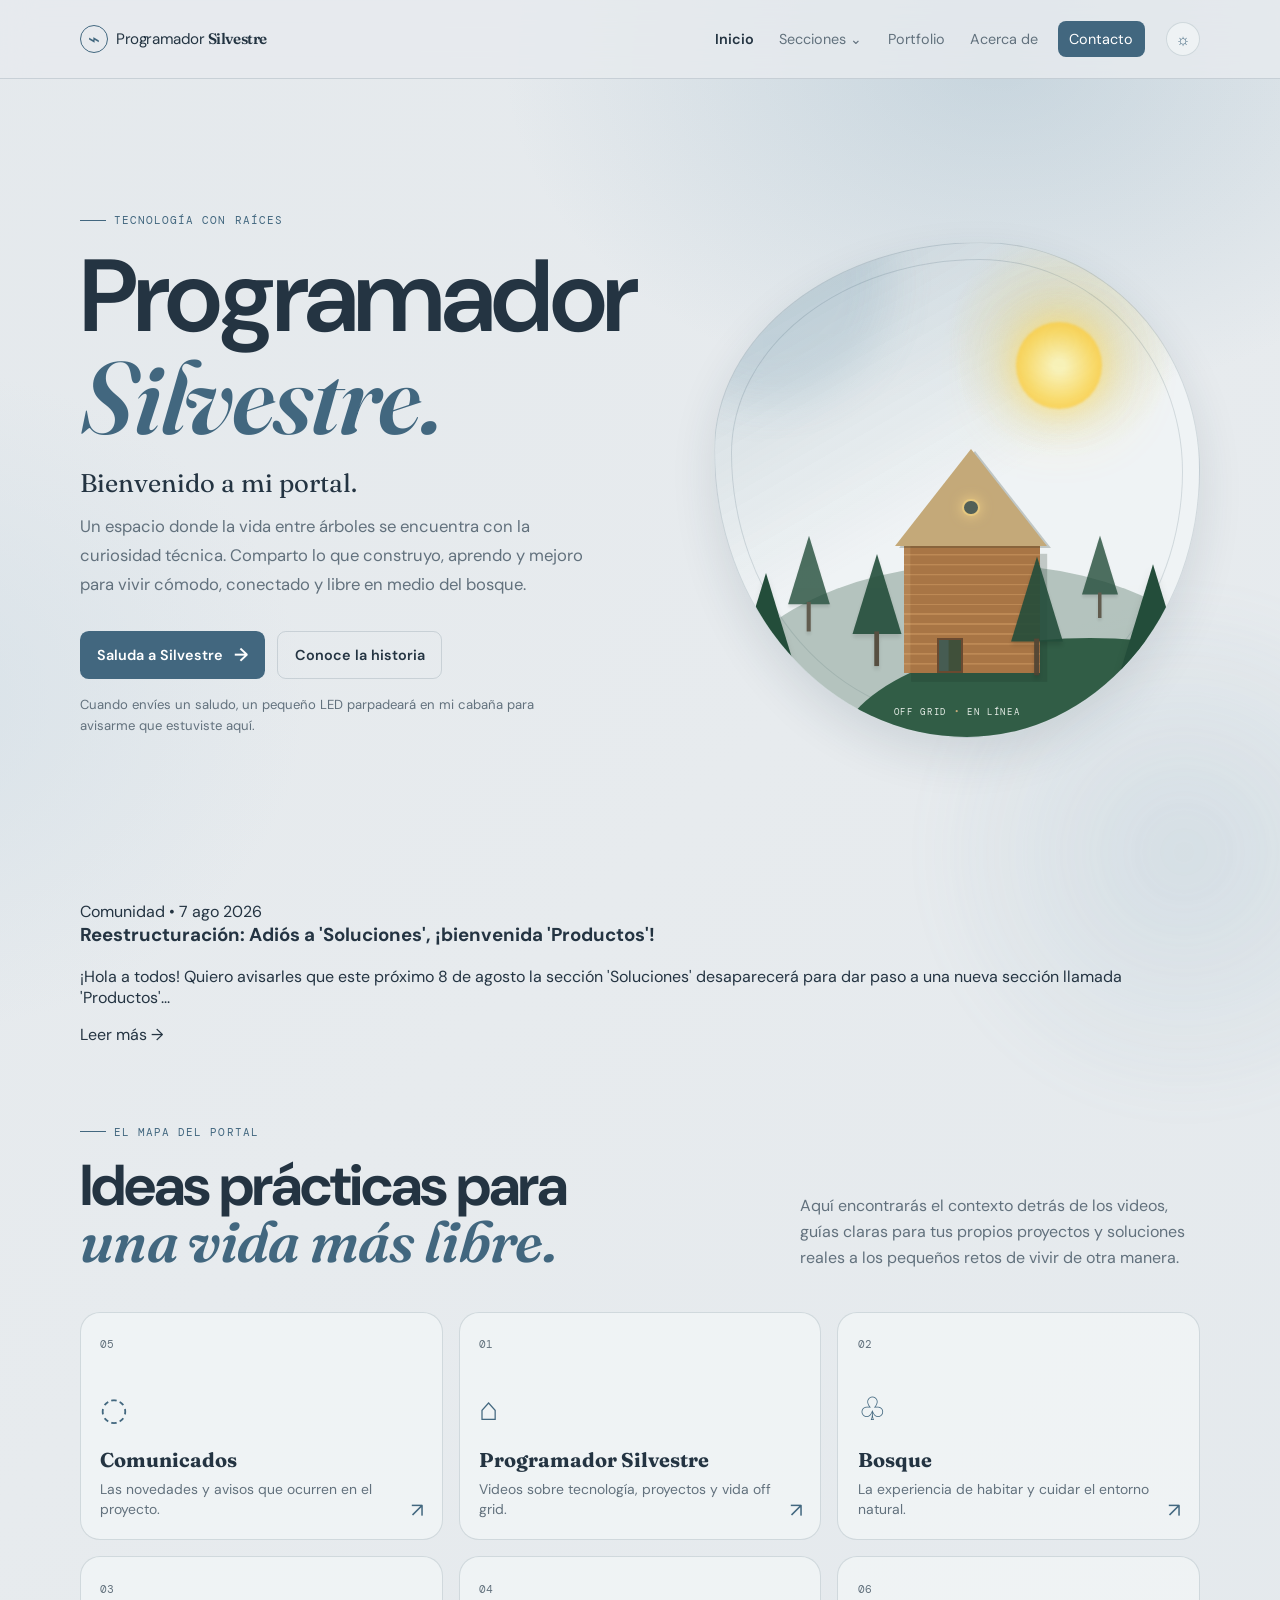
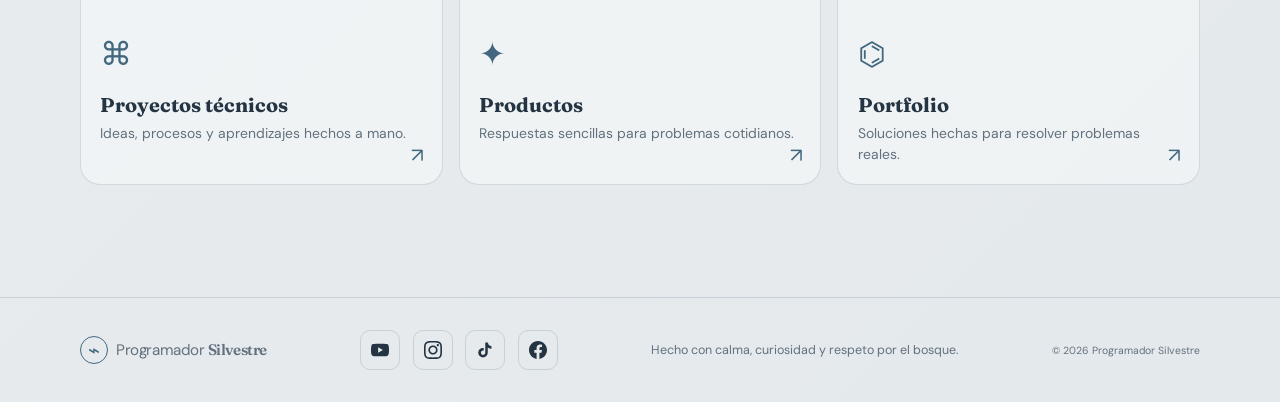
==== index.html @ 8e462520 "Update print statement from 'Hello' to 'Goodbye'" ====
<!doctype html>
<html lang="es">


<head>
    <!-- Google tag (gtag.js) -->
    <script async src="https://www.googletagmanager.com/gtag/js?id=G-YS5N51PFX5"></script>
    <script>
        window.dataLayer = window.dataLayer || [];

        function gtag() {
            dataLayer.push(arguments);
        }
        gtag('js', new Date());

        gtag('config', 'G-YS5N51PFX5');
    </script>
    <meta charset="UTF-8" />
    <meta name="viewport" content="width=device-width, initial-scale=1.0" />
    <meta name="description" content="Programador Silvestre: tecnología, vida off grid y soluciones para vivir en el bosque." />
    <title>Programador Silvestre | Portal off grid</title>
    <link rel="preconnect" href="https://fonts.googleapis.com" />
    <link rel="preconnect" href="https://fonts.gstatic.com" crossorigin />
    <link href="https://fonts.googleapis.com/css2?family=DM+Mono:wght@400;500&family=DM+Sans:opsz,wght@9..40,400;9..40,500;9..40,600;9..40,700&family=Fraunces:opsz,wght@9..144,600;9..144,700&display=swap" rel="stylesheet" />
    <link rel="stylesheet" href="css/styles.css" />

</head>

<body>
    <a class="skip-link" href="#main-content">Saltar al contenido</a>
    <header class="site-header">
        <nav class="nav container" aria-label="Navegación principal">
            <a class="brand" href="#inicio" data-view="inicio" aria-label="Programador Silvestre, inicio">
                <span class="brand-mark" aria-hidden="true">⌁</span>
                <span>Programador <strong>Silvestre</strong></span>
            </a>
            <button class="nav-toggle" type="button" aria-expanded="false" aria-controls="primary-menu">
        <span class="sr-only">Abrir menú</span><span></span><span></span><span></span>
      </button>
            <div class="nav-panel" id="primary-menu">
                <ul class="nav-links">
                    <li><a class="nav-link active" href="#inicio" data-view="inicio">Inicio</a></li>
                    <li class="nav-dropdown">
                        <button class="nav-link dropdown-trigger" type="button" aria-expanded="false">Secciones <span
                aria-hidden="true">⌄</span></button>
                        <ul class="dropdown-menu">
                            <li><a href="#comunicados" data-view="comunicados">Comunicados</a></li>
                            <li><a href="#programador" data-view="programador">Programador Silvestre</a></li>
                            <li><a href="#bosque" data-view="bosque">Bosque</a></li>
                            <li><a href="#proyectos" data-view="proyectos">Proyectos técnicos</a></li>
                            <li><a href="#productos" data-view="productos">Productos</a></li>

                        </ul>
                    </li>
                    <li><a class="nav-link" href="#desarrollo" data-view="desarrollo">Portfolio</a></li>
                    <li><a class="nav-link" href="#acerca" data-view="acerca">Acerca de</a></li>
                    <li><a class="nav-link nav-link--contact" href="#contacto" data-view="contacto">Contacto</a></li>
                </ul>
                <button class="theme-toggle" type="button" aria-label="Cambiar a tema oscuro" title="Cambiar tema"><span
            aria-hidden="true">☼</span></button>
            </div>
        </nav>
    </header>

    <main id="main-content" class="main-container">
        <section id="inicio" class="view view--active" data-page="inicio">
            <div class="hero container">
                <div class="hero-copy">
                    <p class="eyebrow"><span></span> Tecnología con raíces</p>
                    <h1>Programador<br /><em>Silvestre.</em></h1>
                    <p class="hero-welcome">Bienvenido a mi portal.</p>
                    <p class="hero-text">Un espacio donde la vida entre árboles se encuentra con la curiosidad técnica. Comparto lo que construyo, aprendo y mejoro para vivir cómodo, conectado y libre en medio del bosque.</p>
                    <div class="hero-actions"><button id="salute-button" class="button button--primary salute-button" type="button" aria-describedby="salute-description salute-status">Saluda a Silvestre
              <span>→</span></button>
                        <!--
              portal <span>→</span></a><a class="button button--ghost" href="#acerca" data-view="acerca">Conoce la
              --><a class="button button--ghost" href="#acerca" data-view="acerca">Conoce la historia</a>
                    </div>
                    <div class="salute-message">
                        <p id="salute-description">Cuando envíes un saludo, un pequeño LED parpadeará en mi cabaña para avisarme que estuviste aquí.</p>
                        <p id="salute-status" class="salute-status" role="status" aria-live="polite"></p>
                    </div>
                </div>
                <div class="hero-art" aria-label="Ilustración de un bosque tecnológico">
                    <div class="sun"></div>
                    <div class="hill hill--back"></div>
                    <div class="hill hill--front"></div>
                    <div class="tree tree--one"></div>
                    <div class="tree tree--two"></div>
                    <div class="tree tree--three"></div>
                    <div class="tree tree--four"></div>
                    <div class="tree tree--five"></div>
                    <div class="tree tree--six"></div>
                    <div class="cabin">
                        <div class="cabin-loft"></div><span class="cabin-door"></span><span class="cabin-window"></span><span class="cabin-porch"></span>
                    </div>
                    <!-- <div class="signal"><i></i><i></i><i></i></div> -->
                    <p>OFF GRID <span>•</span> EN LÍNEA</p>
                </div>
            </div>


            <div class="container">
                <div class="last-news">
                    <div class="notice-badge">Comunidad • 7 ago 2026</div>
                    <h3 class="notice-title">Reestructuración: Adiós a 'Soluciones', ¡bienvenida 'Productos'!</h3>
                    <p class="notice-excerpt">¡Hola a todos! Quiero avisarles que este próximo 8 de agosto la sección 'Soluciones' desaparecerá para dar paso a una nueva sección llamada 'Productos'...</p>
                    <a href="#comunicados" class="notices-view">Leer más →</a>
                </div>
            </div>


            <section class="intro-section container">
                <p class="eyebrow"><span></span> El mapa del portal</p>
                <div class="section-heading">
                    <h2>Ideas prácticas para<br /><em>una vida más libre.</em></h2>
                    <p>Aquí encontrarás el contexto detrás de los videos, guías claras para tus propios proyectos y soluciones reales a los pequeños retos de vivir de otra manera.</p>
                </div>
                <div class="topic-grid">
                    <a class="topic-card" href="#comunicados" data-view="comunicados"><span class="topic-number">05</span><span
              class="topic-icon">◌</span>
            <h3>Comunicados</h3>
            <p>Las novedades y avisos que ocurren en el proyecto.</p><span class="card-arrow">↗</span>
          </a>
                    <a class="topic-card" href="#programador" data-view="programador"><span class="topic-number">01</span><span
              class="topic-icon">⌂</span>
            <h3>Programador Silvestre</h3>
            <p>Videos sobre tecnología, proyectos y vida off grid.</p><span class="card-arrow">↗</span>
          </a>
                    <a class="topic-card" href="#bosque" data-view="bosque"><span class="topic-number">02</span><span
              class="topic-icon">♧</span>
            <h3>Bosque</h3>
            <p>La experiencia de habitar y cuidar el entorno natural.</p><span class="card-arrow">↗</span>
          </a>
                    <a class="topic-card" href="#proyectos" data-view="proyectos"><span class="topic-number">03</span><span
              class="topic-icon">⌘</span>
            <h3>Proyectos técnicos</h3>
            <p>Ideas, procesos y aprendizajes hechos a mano.</p><span class="card-arrow">↗</span>
          </a>
                    <a class="topic-card" href="#productos" data-view="productos"><span class="topic-number">04</span><span
              class="topic-icon">✦</span>
            <h3>Productos</h3>
            <p>Respuestas sencillas para problemas cotidianos.</p><span class="card-arrow">↗</span>
          </a>

                    <a class="topic-card" href="#desarrollo" data-view="desarrollo"><span class="topic-number">06</span><span
              class="topic-icon">⌬</span>
            <h3>Portfolio</h3>
            <p>Soluciones hechas para resolver problemas reales.</p><span class="card-arrow">↗</span>
          </a>
                </div>
            </section>
        </section>

        <section id="programador" class="view video-view" data-page="programador">
            <div class="container video-hero">
                <div>
                    <p class="eyebrow"><span></span> Canal de YouTube</p>
                    <h1>Programador<br /><em>Silvestre.</em></h1>
                </div>
                <div>
                    <p>Proyectos, automatización, tecnología útil y el proceso de construir una vida conectada entre los árboles. Acompáñame en el canal para ver cada idea en acción.</p>
                    <a class="button button--primary" href="https://www.youtube.com/@ProgramadorSilvestre" target="_blank" rel="noreferrer">Visitar el canal <span>↗</span></a>
                </div>
            </div>
            <div class="container video-section" data-programador-videos aria-live="polite">
                <p class="feed-status">Cargando videos…</p>
            </div>
        </section>
        <section id="bosque" class="view video-view" data-page="bosque">
            <div class="container video-hero">
                <div>
                    <p class="eyebrow"><span></span> Canal de YouTube</p>
                    <h1>Sonidos del<br /><em>Bosque.</em></h1>
                </div>
                <div>
                    <p>¿Quieres dormir, trabajar o descansar a gusto? Te invito a relajarte con los sonidos y paisajes del entorno donde vivo. Una ventana tranquila al bosque, estés donde estés.</p>
                    <a class="button button--primary" href="https://www.youtube.com/@BosqueSilvestre" target="_blank" rel="noreferrer">Visitar el canal <span>↗</span></a>
                </div>
            </div>
            <div class="container video-section" data-bosque-videos aria-live="polite">
                <p class="feed-status">Cargando videos del bosque…</p>
            </div>
        </section>
        <section id="proyectos" class="view development-view" data-page="proyectos">
            <div class="container development-hero">
                <div class="development-hero__copy">
                    <p class="eyebrow"><span></span> Bitácora del bosque</p>
                    <h1>Proyectos<br /><em>técnicos.</em></h1>
                    <p>Cada proyecto nace de una necesidad real de la cabaña: saludar, avisar, medir o automatizar. Aquí documento el proceso completo, desde la primera idea hasta el sistema funcionando entre los árboles.</p>
                    <div class="hero-actions"><a class="button button--ghost" href="#bitacora-tecnica">Ver bitácora</a></div>
                </div>
                <div class="development-orbit" aria-hidden="true"><span class="orbit-node orbit-node--one">FIRMWARE</span><span class="orbit-node orbit-node--two">PROTOTIPOS</span><span class="orbit-node orbit-node--three">IOT</span><span class="orbit-node orbit-node--four">SOLAR</span><span class="orbit-node orbit-node--five">FIREBASE</span>
                    <div class="orbit-core"><i></i><i></i><i></i><b>BITÁCORA<br />TÉCNICA</b></div>
                </div>
            </div>
            <div id="bitacora-tecnica" class="container notice-feed" data-tech-projects aria-live="polite">
                <p class="feed-status">Cargando proyectos técnicos…</p>
            </div>
        </section>
        <section id="productos" class="view development-view" data-page="productos">
            <div class="container development-hero">
                <div class="development-hero__copy">
                    <p class="eyebrow"><span></span> Vivir cómodo en el bosque</p>
                    <h1>Productos<br /><em>prácticos.</em></h1>
                    <p>Vivir en un entorno aislado implica resolver muchos retos tecnicos para poder vivir con las comodidaes deseadas. En esta sección mostrare algunos productos que me facilitan la vida aqui en el bosque.
                    </p>
                    <div class="hero-actions"><a class="button button--ghost" href="#bitacora-productos">Ver productos</a></div>
                </div>
                <div class="development-orbit" aria-hidden="true"><span class="orbit-node orbit-node--one">AGUA</span><span class="orbit-node orbit-node--two">ENERGÍA</span><span class="orbit-node orbit-node--three">CONECTIVIDAD</span><span class="orbit-node orbit-node--four">SEGURIDAD</span><span class="orbit-node orbit-node--five">CLIMA</span>
                    <div class="orbit-core"><i></i><i></i><i></i><b>VIDA<br />OFF GRID</b></div>
                </div>
            </div>
            <div id="bitacora-productos" class="container notice-feed" data-tech-products aria-live="polite">
                <p class="feed-status">Cargando productos…</p>
            </div>
        </section>
        <section id="topic" class="view topic-view" data-page="topic" aria-live="polite">
            <div class="container topic-view__inner">
                <a class="button button--ghost topic-back" href="#inicio" data-topic-back>← Volver</a>
                <p class="feed-status">Cargando artículo…</p>
            </div>
        </section>
        <section id="comunicados" class="view notices-view" data-page="comunicados">
            <div class="container notices-header">
                <div>
                    <p class="eyebrow"><span></span> Novedades del bosque</p>
                    <h1>Comunicados.</h1>
                </div>
                <p>Aquí encontrarás los últimos comunicados sobre lo que sucede en el proyecto: nuevos videos, avances, retos y avisos importantes compartidos directamente desde el bosque.</p>
            </div>
            <div class="container notice-feed" data-notice-feed aria-live="polite">
                <p class="feed-status">Cargando comunicados desde el bosque…</p>
            </div>
        </section>
        <section id="desarrollo" class="view development-view" data-page="desarrollo">
            <div class="container development-hero">
                <div class="development-hero__copy">
                    <p class="eyebrow"><span></span> Desarrollo a medida</p>
                    <h1>Tu idea, en<br /><em>todas las pantallas.</em></h1>
                    <p>Desde una app móvil hasta el firmware de un equipo conectado: desarrollo soluciones completas para convertir una necesidad real en una herramienta lista para usar.</p>
                    <div class="hero-actions"><a class="button button--primary" href="mailto:programador.silvestre@gmail.com?subject=Consulta%20para%20una%20solución">Platiquemos de tu
              problema
              <span>→</span></a><a class="button button--ghost" href="#portafolio-desarrollo">Ver soluciones</a></div>
                </div>
                <div class="development-orbit" aria-hidden="true"><span class="orbit-node orbit-node--one">HARDWARE</span><span class="orbit-node orbit-node--two">SOFTWARE</span><span class="orbit-node orbit-node--three">IOT</span><span class="orbit-node orbit-node--four">CONTROL</span><span class="orbit-node orbit-node--five">MONITOREO</span>
                    <div class="orbit-core"><i></i><i></i><i></i><b>SOLUCIÓN<br />A MEDIDA</b></div>
                </div>
            </div>
            <section class="container dev-intro">
                <p class="eyebrow"><span></span> Primero entendemos el reto</p>
                <div>
                    <h2>Lo importante es que<br /><em>te funcione.</em></h2>
                    <p>No parto de una tecnología, sino de lo que necesitas resolver. Analizamos el proceso, definimos la solución y construimos una herramienta clara para usarla en el día a día.</p>
                </div>
            </section>
            <section class="container services-section">
                <div class="section-side-label">SOLUCIONES<br />QUE DESARROLLO</div>
                <div class="services-grid">
                    <article><span>01</span>
                        <h3>Apps Android e iOS</h3>
                        <p>Aplicaciones móviles claras y funcionales para Android y iPhone, diseñadas alrededor de las necesidades de tus usuarios y tu operación.</p>
                    </article>
                    <article><span>02</span>
                        <h3>Publicación y distribución</h3>
                        <p>Te acompaño para publicar tu app en Google Play y App Store, o preparo una distribución privada cuando no necesitas una tienda pública.</p>
                    </article>
                    <article><span>03</span>
                        <h3>Apps web y Windows</h3>
                        <p>Paneles web, herramientas de escritorio y sistemas internos para operar, consultar información y simplificar procesos desde cualquier equipo.</p>
                    </article>
                    <article><span>04</span>
                        <h3>Firmware C/C++</h3>
                        <p>Software confiable para dispositivos electrónicos, sensores, actuadores y productos que necesitan responder bien en el mundo real.</p>
                    </article>
                    <article><span>05</span>
                        <h3>Especialidad ESP32</h3>
                        <p>Desarrollo con ESP32, sus variantes y ESP8266 para conectar equipos por Wi‑Fi, automatizar tareas y llevar datos de un sensor hasta tu app.</p>
                    </article>
                    <article><span>06</span>
                        <h3>Soluciones integrales</h3>
                        <p>Cuando una app y un dispositivo necesitan trabajar juntos, construyo la conexión completa: hardware, firmware, plataforma y experiencia de uso.</p>
                    </article>
                </div>
            </section>
            <section id="portafolio-desarrollo" class="container portfolio-section">
                <div class="portfolio-header">
                    <div>
                        <p class="eyebrow"><span></span> Portfolio</p>
                        <h2>Soluciones que ya<br /><em>están en marcha.</em></h2>
                    </div>
                    <p>Ejemplos reales de sistemas creados para automatizar, controlar y conectar procesos.
                    </p>
                </div>
                <div class="project-grid" data-project-grid aria-live="polite">
                    <p class="feed-status">Cargando muestras de desarrollo…</p>
                </div>
            </section>
            <section class="container capabilities-section">
                <div>
                    <p class="eyebrow"><span></span> Un solo proyecto, varios frentes</p>
                    <h2>Del dispositivo<br />a la <em>aplicación.</em></h2>
                </div>
                <div class="technology-list"><span>Android</span><span>iOS</span><span>Google Play</span><span>App Store</span>
                    <span>Aplicaciones web</span><span>Windows</span><span>Firmware
            C/C++</span><span>ESP32</span><span>ESP8266</span>
                </div>
            </section>
            <section class="container development-cta">
                <div>
                    <p class="eyebrow"><span></span> Hablemos</p>
                    <h2>¿Qué problema<br />quieres <em>resolver?</em></h2>
                </div>
                <div>
                    <p>Platícame qué está pasando, qué te gustaría mejorar y cómo trabajas hoy. Revisamos tu caso y encontramos una solución confiable, sencilla de usar y pensada para tu realidad.</p><a class="button button--primary" href="mailto:programador.silvestre@gmail.com?subject=Consulta%20para%20una%20solución">programador.silvestre@gmail.com
            <span>→</span></a>
                </div>
            </section>
        </section>
        <section id="acerca" class="view about-view" data-page="acerca">
            <div class="container about-hero">
                <div>
                    <p class="eyebrow"><span></span> El origen</p>
                    <h1>De la ciudad<br />al <em>bosque.</em></h1>
                </div>
                <p class="about-lead">Soy Abel. Esta no es una historia de escapar del mundo: es la de aprender a habitarlo a mi manera, con las manos ocupadas, una conexión a internet y los pinos como vecinos.</p>
            </div>
            <div class="container journey-grid">
                <aside class="journey-aside">
                    <p>PROGRAMADOR<br />SILVESTRE</p><span>2025 — HOY</span>
                </aside>
                <div class="journey-content">
                    <article class="story-block"><span class="story-index">01</span>
                        <div>
                            <h2>Aprender a resolver lo cotidiano.</h2>
                            <p>La vida off grid pide atención a muchas cosas pequeñas: una conexión que falla, una tubería que necesita reparación, una herramienta que hay que adaptar o la energía que debe alcanzar para el día. Antes de llegar al bosque,
                                distintos trabajos me acercaron a ese tipo de soluciones: diseño, fotografía, construcción, electricidad, plomería, electrónica, programación e instalaciones.</p>
                            <p>Más que una colección de oficios, fueron aprendizajes útiles para depender menos de servicios externos y entender mejor cómo funciona el lugar que hoy llamo hogar.</p>
                        </div>
                    </article>
                    <article class="story-block">
                        <span class="story-index">02</span>
                        <div>
                            <h2>La ciudad dejó de sentirse como hogar.</h2>
                            <p>Durante años viví el ritmo de la ciudad como cualquier otra persona: tráfico, ruido constante, prisas y la sensación de que siempre había algo más por hacer. Poco a poco empecé a notar que ese estilo de vida me generaba más
                                estrés que satisfacción. Disfrutaba mi trabajo, pero cada vez valoraba más el silencio, la naturaleza y la idea de construir un espacio donde pudiera vivir con mayor tranquilidad.</p>


                            <p>No fue una decisión impulsiva ni un rechazo a la ciudad. Simplemente descubrí que quería una vida diferente: un lugar donde el tiempo se midiera más por los proyectos que construyo y menos por los embotellamientos, el ruido
                                de los vecinos o el ritmo acelerado de todos los días.</p>


                        </div>
                    </article>

                    <article class="story-block story-block--highlight"><span class="story-index">02</span>
                        <div>
                            <h2>La idea comenzó a tomar energía.</h2>
                            <p>Instalar sistemas solares fue el punto de inflexión. Ahí entendí que producir y cuidar la propia energía podía hacer viable otra forma de vivir. Más tarde, el trabajo como desarrollador de software desde casa sumó otra pieza
                                importante: la posibilidad de mantener el proyecto sin estar atado a una ciudad.</p>
                        </div>
                    </article>
                    <article class="story-block"><span class="story-index">03</span>
                        <div>
                            <h2>Una carpa, un terreno y una decisión.</h2>
                            <p>Iniciado el 2025 tomé un vuelo, busqué un terreno en las montañas y empecé mi proyecto. Las primeras noches dormí en una carpa, mientras levantaba una primera choza. Sin servicios y sin electricidad, construir la cabaña fue
                                un reto constante; en ocasiones, por no tener energía, tocó trabajar casi únicamente con herramientas manuales.
                            </p>
                            <p>Hubo problemas técnicos, cansancio y mucho por aprender, pero rendirme no era parte del plan. Poco a poco la cabaña se volvió hogar.</p>
                        </div>
                    </article>
                    <article class="story-block story-block--today"><span class="story-index">04</span>
                        <div>
                            <h2>Hoy, el bosque está conectado.</h2>
                            <p>Después llegaron los paneles solares y Starlink. Ahora puedo vivir con las comodidades que valoro de la ciudad, sin renunciar al silencio, la distancia ni a estar rodeado de naturaleza.</p>
                            <p>En <strong>Programador Silvestre</strong> comparto esta historia tal como sucede: los proyectos, las soluciones, los errores y los retos cotidianos de vivir off grid. Si te interesa construir algo parecido —o simplemente acompañar
                                el proceso—, te invito a verlo en YouTube.</p><a class="button button--primary" href="https://www.youtube.com/@ProgramadorSilvestre" target="_blank" rel="noreferrer">Visitar
                @ProgramadorSilvestre <span>↗</span></a>
                        </div>
                    </article>
                </div>
            </div>
        </section>
        <section id="contacto" class="view section-view" data-page="contacto">
            <div class="container contact-view">
                <div class="contact-view__intro">
                    <p class="eyebrow"><span></span> Hablemos</p>
                    <h1>Cuéntame tu<br /><em>idea.</em></h1>
                    <p>Si tienes un proyecto, un proceso que mejorar o simplemente una duda, escríbeme. Me interesa conocer el problema y encontrar contigo una solución clara y útil.</p>
                </div>
                <div class="contact-card">
                    <p class="contact-card__label">CORREO ELECTRÓNICO</p>
                    <a class="contact-card__email" href="mailto:programador.silvestre@gmail.com?subject=Consulta%20desde%20el%20portal">programador.silvestre@gmail.com</a>
                    <p>Cuéntame brevemente qué necesitas, cómo lo resuelves hoy y qué te gustaría lograr. Te responderé para platicar los siguientes pasos.</p>
                    <a class="button button--primary" href="mailto:programador.silvestre@gmail.com?subject=Consulta%20desde%20el%20portal">Escribir correo
            <span>→</span></a>
                </div>
                <div class="contact-view__note">
                    <span>01</span>
                    <p>Proyectos de software, apps, firmware, automatización y colaboraciones alrededor de la tecnología y la vida off grid.</p>
                </div>
            </div>
        </section>
    </main>
    <dialog class="image-lightbox" data-image-lightbox aria-label="Vista ampliada de imagen">
        <button class="image-lightbox__close" type="button" data-image-lightbox-close aria-label="Cerrar imagen">×</button>
        <img data-image-lightbox-image src="" alt="" />
        <p data-image-lightbox-caption></p>
    </dialog>
    <footer class="site-footer">

        <div class="container footer-inner"><a class="brand" href="#inicio" data-view="inicio"><span class="brand-mark"
          aria-hidden="true">⌁</span><span>Programador <strong>Silvestre</strong></span></a>
            <!-- Redes Sociales / Enlaces SVG -->
            <div class="social-links">
                <!-- YouTube -->
                <a href="https://www.youtube.com/@programadorsilvestre" target="_blank" class="social-card" title="YouTube">
                    <svg viewBox="0 0 24 24">
            <path
              d="M23.498 6.186a3.016 3.016 0 0 0-2.122-2.136C19.505 3.545 12 3.545 12 3.545s-7.505 0-9.377.505A3.017 3.017 0 0 0 .502 6.186C0 8.07 0 12 0 12s0 3.93.502 5.814a3.016 3.016 0 0 0 2.122 2.136c1.871.505 9.376.505 9.376.505s7.505 0 9.377-.505a3.015 3.015 0 0 0 2.122-2.136C24 15.93 24 12 24 12s0-3.93-.502-5.814zM9.545 15.568V8.432L15.818 12l-6.273 3.568z" />
          </svg>
                </a>

                <!-- Instagram -->
                <a href="https://www.instagram.com/ProgramadorSilvestre/" target="_blank" class="social-card" title="Instagram">
                    <svg viewBox="0 0 24 24">
            <path
              d="M12 2.163c3.204 0 3.584.012 4.85.07 3.252.148 4.771 1.691 4.919 4.919.058 1.265.069 1.645.069 4.849 0 3.205-.012 3.584-.069 4.849-.149 3.225-1.664 4.771-4.919 4.919-1.266.058-1.644.07-4.85.07-3.204 0-3.584-.012-4.849-.07-3.26-.149-4.771-1.699-4.919-4.92-.058-1.265-.07-1.644-.07-4.849 0-3.204.013-3.583.07-4.849.149-3.227 1.664-4.771 4.919-4.919 1.266-.057 1.645-.069 4.849-.069zm0-2.163c-3.259 0-3.667.014-4.947.072-4.358.2-6.78 2.618-6.98 6.98-.059 1.281-.073 1.689-.073 4.948 0 3.259.014 3.668.072 4.948.2 4.358 2.618 6.78 6.98 6.98 1.281.058 1.689.072 4.948.072 3.259 0 3.668-.014 4.948-.072 4.354-.2 6.782-2.618 6.979-6.98.059-1.28.073-1.689.073-4.948 0-3.259-.014-3.667-.072-4.947-.196-4.354-2.617-6.78-6.979-6.98-1.281-.059-1.69-.073-4.949-.073zm0 5.838c-3.403 0-6.162 2.759-6.162 6.162s2.759 6.163 6.162 6.163 6.162-2.759 6.162-6.163c0-3.403-2.759-6.162-6.162-6.162zm0 10.162c-2.209 0-4-1.79-4-4 0-2.209 1.791-4 4-4s4 1.791 4 4c0 2.21-1.791 4-4 4zm6.406-11.845c-.796 0-1.441.645-1.441 1.44s.645 1.44 1.441 1.44c.795 0 1.439-.645 1.439-1.44s-.644-1.44-1.439-1.44z" />
          </svg>
                </a>

                <!-- TikTok -->
                <a href="https://www.tiktok.com/@programador.silve" target="_blank" class="social-card" title="TikTok">
                    <svg viewBox="0 0 24 24">
            <path
              d="M19.59 6.69a4.83 4.83 0 0 1-3.77-4.25V2h-3.45v13.67a2.89 2.89 0 0 1-5.2 1.74 2.89 2.89 0 0 1 2.31-4.64c.29 0 .58.04.85.12V9.33a6.33 6.33 0 0 0-1-.08 6.34 6.34 0 1 0 6.34 6.34V8.71a8.23 8.23 0 0 0 4.92 1.6V6.86a4.85 4.85 0 0 1-1-.17z" />
          </svg>
                </a>

                <!-- Facebook -->
                <a href="https://www.facebook.com/people/Programador-Silvestre/61581705030547/" target="_blank" class="social-card" title="Facebook">
                    <svg viewBox="0 0 24 24">
            <path
              d="M24 12.073c0-6.627-5.373-12-12-12s-12 5.373-12 12c0 5.99 4.388 10.954 10.125 11.854v-8.385H7.078v-3.47h3.047V9.43c0-3.007 1.792-4.669 4.533-4.669 1.312 0 2.686.235 2.686.235v2.953H15.83c-1.491 0-1.956.925-1.956 1.874v2.25h3.328l-.532 3.47h-2.796v8.385C19.612 23.027 24 18.062 24 12.073z" />
          </svg>
                </a>
            </div>
            <p>Hecho con calma, curiosidad y respeto por el bosque.</p><small>© <span id="current-year"></span> Programador
        Silvestre</small>
        </div>
    </footer>
    <div id="salute-toast" class="salute-toast" role="status" aria-live="polite" aria-atomic="true"><strong>¡Silvestre
      respondió tu saludo!</strong><span>Gracias por visitar la página.</span></div>
    <script type="module" src="js/main.js"></script>
    <script type="module" src="js/saludos.js"></script>
    <script src="https://cdn.jsdelivr.net/npm/marked/marked.min.js"></script>
</body>

</html>
---- css/styles.css ----
:root {
  --bg: #e7ebee;
  --surface: rgba(247, 249, 250, 0.56);
  --surface-solid: rgba(235, 241, 245, 0.92);
  --surface-solid-2: rgba(220, 230, 237, 0.92);
  --text: #243442;
  --muted: #62717d;
  --accent: #42677f;
  --accent-dark: #2f5269;
  --line: rgba(47, 76, 96, 0.16);
  --glow: rgba(123, 161, 183, 0.29);
  --mist: rgba(210, 222, 230, 0.68);
  --shadow: 0 18px 45px rgba(37, 57, 72, 0.12);
  --nature: #38654d;
  --radius: 1.25rem;
  --container: min(1120px, calc(100% - 3rem));
  color-scheme: light;
}

[data-theme="dark"] {
  --bg: #121a22;
  --surface: rgba(27, 42, 53, 0.68);
  --surface-solid: #182631;
  --surface-solid-2: rgba(35, 54, 66, 0.94);
  --text: #e8eff3;
  --muted: #aab8c2;
  --accent: #8fb7cf;
  --accent-dark: #b7d3e1;
  --line: rgba(210, 227, 237, 0.14);
  --glow: rgba(74, 117, 145, 0.3);
  --mist: rgba(27, 46, 59, 0.45);
  --shadow: 0 18px 45px rgba(0, 0, 0, 0.24);
  --nature: #91bc97;
  color-scheme: dark;
}

* {
  box-sizing: border-box;
}

html {
  scroll-behavior: smooth;
}

body {
  position: relative;
  margin: 0;
  min-width: 320px;
  overflow-x: hidden;
  background:
    radial-gradient(
      ellipse 43rem 30rem at 78% 3%,
      var(--glow),
      transparent 72%
    ),
    radial-gradient(
      ellipse 34rem 28rem at -8% 35%,
      var(--mist),
      transparent 75%
    ),
    linear-gradient(
      135deg,
      color-mix(in srgb, var(--bg) 92%, #c9d4dc) 0%,
      var(--bg) 46%,
      color-mix(in srgb, var(--bg) 90%, #c8d7e1) 100%
    );
  color: var(--text);
  font-family: "DM Sans", sans-serif;
  transition:
    background 0.3s,
    color 0.3s;
}

body::before {
  content: "";
  position: fixed;
  z-index: -1;
  inset: auto -12rem -15rem auto;
  width: 36rem;
  height: 36rem;
  border-radius: 50%;
  background: radial-gradient(circle, var(--glow), transparent 66%);
  filter: blur(18px);
  opacity: 0.55;
  pointer-events: none;
}

a {
  color: inherit;
  text-decoration: none;
}

button {
  font: inherit;
  color: inherit;
}

.container {
  width: var(--container);
  margin-inline: auto;
}

.sr-only,
.skip-link {
  position: absolute;
  width: 1px;
  height: 1px;
  overflow: hidden;
  clip: rect(0, 0, 0, 0);
  white-space: nowrap;
}

.skip-link:focus {
  width: auto;
  height: auto;
  clip: auto;
  z-index: 20;
  padding: 0.75rem 1rem;
  background: var(--surface-solid);
}

.site-header {
  position: sticky;
  z-index: 10;
  top: 0;
  border-bottom: 1px solid var(--line);
  background: color-mix(in srgb, var(--bg) 82%, transparent);
  backdrop-filter: blur(16px);
}

.nav {
  min-height: 4.9rem;
  display: flex;
  align-items: center;
  justify-content: space-between;
  gap: 2rem;
}

.brand {
  display: inline-flex;
  align-items: center;
  gap: 0.52rem;
  font-size: 0.95rem;
  letter-spacing: -0.03em;
  white-space: nowrap;
}

.brand strong {
  font-family: Fraunces, serif;
  font-weight: 600;
}

.brand-mark {
  display: grid;
  place-items: center;
  width: 1.75rem;
  height: 1.75rem;
  border: 1px solid var(--accent);
  border-radius: 50%;
  color: var(--accent);
  font-size: 1.25rem;
  line-height: 1;
}

.nav-panel,
.nav-links {
  display: flex;
  align-items: center;
}

.nav-panel {
  gap: 1.3rem;
}

.nav-links {
  gap: 0.15rem;
  list-style: none;
  margin: 0;
  padding: 0;
}

.nav-link {
  display: inline-flex;
  align-items: center;
  gap: 0.25rem;
  border: 0;
  border-radius: 0.5rem;
  background: none;
  padding: 0.55rem 0.72rem;
  cursor: pointer;
  color: var(--muted);
  font-size: 0.9rem;
}

.nav-link:hover,
.nav-link.active {
  color: var(--text);
}

.nav-link.active {
  font-weight: 600;
}

.nav-link--contact {
  margin-left: 0.35rem;
  background: var(--accent);
  color: #fff;
}

[data-theme="dark"] .nav-link--contact {
  color: #102017;
}

.nav-dropdown {
  position: relative;
}

.dropdown-menu {
  position: absolute;
  top: calc(100% + 0.55rem);
  left: 0;
  min-width: 11.5rem;
  padding: 0.4rem;
  margin: 0;
  list-style: none;
  border: 1px solid var(--line);
  border-radius: 0.75rem;
  background: var(--surface-solid);
  box-shadow: var(--shadow);
  opacity: 0;
  visibility: hidden;
  transform: translateY(-0.3rem);
  transition: 0.2s;
}

.nav-dropdown:hover .dropdown-menu,
.nav-dropdown:focus-within .dropdown-menu {
  opacity: 1;
  visibility: visible;
  transform: none;
}

.dropdown-menu a {
  display: block;
  padding: 0.58rem 0.7rem;
  border-radius: 0.45rem;
  color: var(--muted);
  font-size: 0.9rem;
}

.dropdown-menu a:hover {
  color: var(--text);
  background: var(--surface);
}

.theme-toggle {
  display: grid;
  place-items: center;
  width: 2.15rem;
  height: 2.15rem;
  padding: 0;
  border: 1px solid var(--line);
  border-radius: 50%;
  background: var(--surface);
  cursor: pointer;
  color: var(--accent);
}

.nav-toggle {
  display: none;
}

.view {
  display: none;
}

.view--active {
  display: block;
  animation: appear 0.45s ease both;
}

.hero {
  display: grid;
  grid-template-columns: 1.08fr 0.92fr;
  align-items: center;
  min-height: calc(100svh - 4.9rem);
  gap: 4rem;
  padding-block: 4.75rem;
}

.eyebrow {
  display: flex;
  align-items: center;
  gap: 0.55rem;
  margin: 0 0 1.2rem;
  color: var(--accent);
  font-family: "DM Mono", monospace;
  font-size: 0.7rem;
  letter-spacing: 0.09em;
  text-transform: uppercase;
}

.eyebrow span {
  width: 1.6rem;
  height: 1px;
  background: currentColor;
}

h1,
h2,
h3,
p {
  margin-top: 0;
}

h1,
h2 {
  letter-spacing: -0.065em;
  line-height: 0.98;
}

h1 {
  margin-bottom: 1.15rem;
  font-size: clamp(3.7rem, 8vw, 6.6rem);
  font-weight: 600;
}

h1 em,
h2 em {
  color: var(--accent);
  font-family: Fraunces, serif;
  font-weight: 600;
}

.hero-welcome {
  margin-bottom: 0.8rem;
  font-family: Fraunces, serif;
  font-size: clamp(1.3rem, 2vw, 1.7rem);
}

.hero-text {
  max-width: 33rem;
  color: var(--muted);
  font-size: 1.04rem;
  line-height: 1.75;
}

.hero-actions {
  display: flex;
  flex-wrap: wrap;
  gap: 0.75rem;
  margin-top: 2rem;
}

.button {
  display: inline-flex;
  align-items: center;
  gap: 0.7rem;
  padding: 0.75rem 1.05rem;
  border-radius: 0.55rem;
  font-size: 0.9rem;
  font-weight: 600;
  transition:
    transform 0.2s,
    background 0.2s;
}

.button:hover {
  transform: translateY(-2px);
}

.button--primary {
  background: var(--accent);
  color: white;
}

[data-theme="dark"] .button--primary {
  color: #112017;
}

.button--primary span {
  font-size: 1.15rem;
}

.button--ghost {
  border: 1px solid var(--line);
  color: var(--text);
}

.hero-art {
  position: relative;
  isolation: isolate;
  height: clamp(24rem, 45vw, 31rem);
  overflow: hidden;
  border: 1px solid var(--line);
  border-radius: 55% 45% 48% 52% / 42% 46% 54% 58%;
  background:
    radial-gradient(
      circle at 72% 20%,
      color-mix(in srgb, #d6c98b 58%, transparent),
      transparent 22%
    ),
    linear-gradient(
      150deg,
      color-mix(in srgb, var(--accent) 22%, transparent),
      transparent 52%
    ),
    var(--surface);
  box-shadow: var(--shadow);
}

.hero-art::before {
  content: "";
  position: absolute;
  z-index: -1;
  width: 15rem;
  height: 15rem;
  top: -5rem;
  left: -4rem;
  border-radius: 50%;
  background: var(--glow);
  filter: blur(22px);
  opacity: 0.75;
}

.hero-art::after {
  content: "";
  position: absolute;
  inset: 1rem;
  z-index: -1;
  border: 1px solid var(--line);
  border-radius: inherit;
}

.sun {
  position: absolute;
  top: 16%;
  right: 20%;
  width: 5.4rem;
  aspect-ratio: 1;
  border-radius: 50%;
  background: #d6c98b;
  opacity: 0.75;
  filter: blur(1px);
  border-radius: 50%;
  background: radial-gradient(circle, #fff8b5 10%, #ffd84d 55%, #ffb600 100%);
  box-shadow:
    0 0 30px #ffe173,
    0 0 80px rgba(255, 220, 80, 0.55);
}

.hill {
  position: absolute;
  bottom: -28%;
  border-radius: 50% 50% 0 0;
  background: #638274;
}

.hill--back {
  left: -0%;
  width: 110%;
  height: 63%;
  opacity: 0.42;
}

.hill--front {
  right: -30%;
  width: 105%;
  height: 48%;
  background: #315d46;
}

.tree {
  position: absolute;
  bottom: 18%;
  width: 0;
  height: 0;
  border-left: 2.7rem solid transparent;
  border-right: 2.7rem solid transparent;
  border-bottom: 8rem solid #244d39;
  filter: drop-shadow(0 5px 3px rgba(0, 0, 0, 0.13));
}

.tree::after {
  content: "";
  position: absolute;
  top: 7.6rem;
  left: -0.22rem;
  height: 3rem;
  border-left: 0.45rem solid #294531;
}

.tree--one {
  left: 12%;
  transform: scale(0.8);
}

.tree--two {
  right: 12%;
  bottom: 12%;
  transform: scale(1.15);
}

.tree--three {
  left: 34%;
  bottom: 15%;
  transform: scale(0.55);
  opacity: 0.8;
}

.cabin {
  position: absolute;
  bottom: 18%;
  left: 42%;
  width: 6rem;
  height: 4.4rem;
  border-radius: 0.25rem;
  background: #c4a979;
  box-shadow: inset 0 -0.35rem #9c8058;
}

.cabin::before {
  content: "";
  position: absolute;
  left: -0.55rem;
  top: -2.2rem;
  border-left: 3.55rem solid transparent;
  border-right: 3.55rem solid transparent;
  border-bottom: 2.4rem solid #31503c;
}

.cabin span {
  position: absolute;
  bottom: 0;
  left: 2.1rem;
  width: 1.6rem;
  height: 2.2rem;
  background: #40503a;
}

.signal {
  position: absolute;
  top: 20%;
  right: 25%;
  width: 3rem;
  height: 3rem;
  border-radius: 50%;
  border: 1px solid var(--accent);
  opacity: 0.8;
}

.signal i {
  position: absolute;
  border: 1px solid var(--accent);
  border-radius: 50%;
  inset: -0.55rem;
}

.signal i:nth-child(2) {
  inset: -1.15rem;
}

.signal i:nth-child(3) {
  inset: -1.75rem;
}

.hero-art p {
  position: absolute;
  bottom: 1.2rem;
  left: 50%;
  transform: translateX(-50%);
  width: max-content;
  margin: 0;
  color: #e7eee8;
  font-family: "DM Mono", monospace;
  font-size: 0.58rem;
  letter-spacing: 0.18em;
}

.hero-art p span {
  color: #c4a979;
}

.intro-section {
  padding-block: 5rem 7rem;
}

.section-heading {
  display: flex;
  justify-content: space-between;
  align-items: end;
  gap: 2rem;
  margin-bottom: 2.5rem;
}

h2 {
  margin: 0;
  font-size: clamp(2.3rem, 4.5vw, 4rem);
}

.section-heading p {
  max-width: 25rem;
  margin: 0;
  color: var(--muted);
  line-height: 1.65;
}

.topic-grid {
  display: grid;
  grid-template-columns: repeat(4, 1fr);
  gap: 1rem;
}

.topic-card {
  position: relative;
  min-height: 15rem;
  padding: 1.2rem;
  overflow: hidden;
  border: 1px solid var(--line);
  border-radius: var(--radius);
  background: var(--surface);
  transition:
    transform 0.25s,
    background 0.25s;
}

.topic-card:hover {
  transform: translateY(-0.35rem);
  background: var(--surface-solid);
}

.topic-number {
  color: var(--muted);
  font-family: "DM Mono", monospace;
  font-size: 0.7rem;
}

.topic-icon {
  display: block;
  margin: 2.25rem 0 1.2rem;
  color: var(--accent);
  font-family: Fraunces, serif;
  font-size: 2rem;
}

.topic-card h3 {
  margin-bottom: 0.4rem;
  font-family: Fraunces, serif;
  font-size: 1.25rem;
}

.topic-card p {
  margin: 0;
  color: var(--muted);
  font-size: 0.87rem;
  line-height: 1.5;
}

.card-arrow {
  position: absolute;
  right: 1.1rem;
  bottom: 1rem;
  color: var(--accent);
  font-size: 1.25rem;
}

.section-view {
  min-height: calc(100svh - 4.9rem);
}

.section-placeholder {
  display: grid;
  align-content: center;
  min-height: calc(100svh - 4.9rem);
  padding-block: 5rem;
}

.section-placeholder h1 {
  margin-bottom: 1rem;
}

.section-placeholder > p:last-child {
  max-width: 34rem;
  color: var(--muted);
  font-size: 1.1rem;
  line-height: 1.7;
}

.contact-view {
  display: grid;
  grid-template-columns: minmax(0, 1fr) minmax(19rem, 0.8fr);
  gap: clamp(2rem, 7vw, 7rem);
  align-content: center;
  min-height: calc(100svh - 4.9rem);
  padding-block: clamp(4rem, 8vw, 7rem);
}

.contact-view__intro > p:last-child {
  max-width: 35rem;
  margin-bottom: 0;
  color: var(--muted);
  font-size: 1.1rem;
  line-height: 1.7;
}

.contact-card {
  padding: clamp(1.6rem, 4vw, 2.6rem);
  border: 1px solid var(--line);
  border-radius: var(--radius);
  background: var(--surface);
  box-shadow: var(--shadow);
}

.contact-card__label,
.contact-view__note span {
  color: var(--accent);
  font-family: "DM Mono", monospace;
  font-size: 0.7rem;
  letter-spacing: 0.1em;
}

.contact-card__email {
  display: block;
  margin: 0.8rem 0 1.35rem;
  color: var(--text);
  font-family: "Fraunces", serif;
  font-size: clamp(1.25rem, 2.3vw, 1.8rem);
  overflow-wrap: anywhere;
}

.contact-card > p:not(.contact-card__label) {
  color: var(--muted);
  line-height: 1.65;
}

.contact-view__note {
  grid-column: 1 / -1;
  display: flex;
  align-items: baseline;
  gap: 1rem;
  padding-top: 1.5rem;
  border-top: 1px solid var(--line);
}

.contact-view__note p { max-width: 42rem; margin: 0; color: var(--muted); line-height: 1.6; }

@media (max-width: 700px) {
  .contact-view { grid-template-columns: 1fr; }
}

.site-footer {
  border-top: 1px solid var(--line);
}

.footer-inner {
  display: flex;
  align-items: center;
  justify-content: space-between;
  gap: 1.5rem;
  padding-block: 2rem;
  color: var(--muted);
  font-size: 0.78rem;
}

.footer-inner p {
  margin: 0;
}

.footer-inner small {
  white-space: nowrap;
}

@keyframes appear {
  from {
    opacity: 0;
    transform: translateY(0.5rem);
  }
  to {
    opacity: 1;
    transform: none;
  }
}

@media (max-width: 780px) {
  :root {
    --container: min(100% - 2rem, 1120px);
  }
  .nav {
    min-height: 4.35rem;
  }
  .nav-toggle {
    display: flex;
    flex-direction: column;
    justify-content: center;
    gap: 0.25rem;
    width: 2.25rem;
    height: 2.25rem;
    padding: 0.45rem;
    border: 1px solid var(--line);
    border-radius: 0.45rem;
    background: var(--surface);
    cursor: pointer;
  }
  .nav-toggle span:not(.sr-only) {
    height: 1px;
    background: var(--text);
  }
  .nav-panel {
    display: none;
    position: absolute;
    top: calc(100% + 0.5rem);
    right: 1rem;
    left: 1rem;
    align-items: stretch;
    padding: 0.7rem;
    border: 1px solid var(--line);
    border-radius: var(--radius);
    background: var(--surface-solid);
    box-shadow: var(--shadow);
  }
  .nav-panel.is-open {
    display: flex;
  }
  .nav-links {
    flex-direction: column;
    align-items: stretch;
  }
  .nav-link {
    justify-content: space-between;
    width: 100%;
  }
  .nav-link--contact {
    margin: 0.35rem 0 0;
    justify-content: center;
  }
  .nav-dropdown {
    width: 100%;
  }
  .dropdown-menu {
    position: static;
    display: none;
    margin: 0.15rem 0 0;
    opacity: 1;
    visibility: visible;
    transform: none;
    box-shadow: none;
  }
  .nav-dropdown.is-open .dropdown-menu {
    display: block;
  }
  .theme-toggle {
    align-self: center;
  }
  .hero {
    grid-template-columns: 1fr;
    gap: 2.5rem;
    min-height: auto;
    padding-block: 4.4rem 3.5rem;
  }
  .hero-art {
    height: 22rem;
    max-width: 31rem;
    width: 100%;
    margin: auto;
  }
  .section-heading {
    display: block;
  }
  .section-heading p {
    margin-top: 1.2rem;
  }
  .topic-grid {
    grid-template-columns: repeat(2, 1fr);
  }
  .footer-inner {
    flex-wrap: wrap;
  }
  .footer-inner p {
    order: 3;
    width: 100%;
  }
}

@media (max-width: 430px) {
  h1 {
    font-size: 3.55rem;
  }
  .hero-art {
    height: 19rem;
  }
  .topic-grid {
    grid-template-columns: 1fr;
  }
  .topic-card {
    min-height: 12rem;
  }
  .topic-icon {
    margin: 1.3rem 0 0.7rem;
  }
  .footer-inner {
    align-items: flex-start;
    flex-direction: column;
    gap: 0.75rem;
  }
  .footer-inner p {
    order: initial;
  }
}

/* Cabaña A-frame inspirada en la construcción real, entre pinos. */

.hero-art .cabin {
  z-index: 2;
  bottom: 13%;
  left: 39%;
  width: 8.5rem;
  height: 8rem;
  border-radius: 0;
  background: repeating-linear-gradient(
    0deg,
    #a87545 0 0.5rem,
    #bd8955 0.55rem 0.62rem
  );
  box-shadow:
    inset 0.4rem 0 rgba(255, 229, 183, 0.12),
    0.45rem 0.55rem 0 rgba(31, 53, 39, 0.22);
}

.hero-art .cabin::before {
  left: -0.55rem;
  top: -6rem;
  border-left: 4.8rem solid transparent;
  border-right: 4.8rem solid transparent;
  border-bottom: 6.1rem solid #c4a979;
  filter: drop-shadow(0.25rem 0.15rem 0 rgba(25, 39, 34, 0.22));
}

.cabin-loft {
  position: absolute;
  z-index: 1;
  top: -2.9rem;
  left: 3.65rem;
  width: 1.1rem;
  height: 1.1rem;
  border: 2px solid #e6c77e;
  border-radius: 50%;
  background: #526057;
  box-shadow: 0 0 0.8rem rgba(255, 222, 139, 0.75);
}

.cabin-door {
  position: absolute;
  z-index: 1;
  bottom: 0;
  left: 1.3rem;
  width: 2rem;
  height: 3.9rem;
  background: #3a4036;
  box-shadow: inset 0.25rem 0 rgba(255, 255, 255, 0.08);
}

.cabin-window {
  position: absolute;
  z-index: 1;
  right: 1.2rem;
  bottom: 2.8rem;
  width: 1.4rem;
  height: 1.45rem;
  border: 2px solid #6a4a30;
  background: #b8cad0;
  box-shadow: inset 0.6rem 0 rgba(82, 118, 133, 0.32);
}

.hero-art .tree {
  z-index: 3;
  border-left-width: 2.25rem;
  border-right-width: 2.25rem;
  border-bottom-width: 7.4rem;
  border-bottom-color: #234d3a;
}

.hero-art .tree::after {
  top: 7.1rem;
  height: 3.2rem;
  border-left-color: #4d4333;
}

.hero-art .tree--one {
  left: 3%;
  bottom: 8%;
  transform: scale(1.12);
}

.hero-art .tree--two {
  right: 2%;
  bottom: 7%;
  transform: scale(1.35);
}

.hero-art .tree--three {
  left: 26%;
  bottom: 17%;
  transform: scale(0.68);
  opacity: 0.9;
}

.hero-art .tree--four {
  right: 26%;
  bottom: 16%;
  transform: scale(0.72);
  opacity: 0.9;
}

.hero-art .tree--five {
  left: 12%;
  bottom: 22%;
  transform: scale(0.58);
  opacity: 0.8;
}

.hero-art .tree--six {
  right: 13%;
  bottom: 23%;
  transform: scale(0.5);
  opacity: 0.8;
}

.about-view {
  padding-block: 5.5rem 7rem;
}

.about-hero {
  display: grid;
  grid-template-columns: 1.05fr 0.75fr;
  align-items: end;
  gap: 3rem;
  padding-bottom: 5rem;
  border-bottom: 1px solid var(--line);
}

.about-hero h1 {
  margin-bottom: 0;
}

.about-lead {
  max-width: 31rem;
  margin: 0;
  color: var(--muted);
  font-family: Fraunces, serif;
  font-size: clamp(1.15rem, 2vw, 1.5rem);
  line-height: 1.55;
}

.journey-grid {
  display: grid;
  grid-template-columns: 14rem 1fr;
  gap: clamp(2rem, 8vw, 8rem);
  padding-top: 4rem;
}

.journey-aside {
  padding-top: 0.6rem;
  color: var(--accent);
  font-family: "DM Mono", monospace;
  font-size: 0.67rem;
  letter-spacing: 0.12em;
  line-height: 1.7;
}

.journey-aside p {
  margin-bottom: 1.2rem;
}

.journey-aside span {
  color: var(--muted);
}

.journey-content {
  max-width: 42rem;
}

.story-block {
  display: grid;
  grid-template-columns: 2.3rem 1fr;
  gap: 1.1rem;
  padding-block: 0 3.5rem;
}

.story-index {
  padding-top: 0.5rem;
  color: var(--accent);
  font-family: "DM Mono", monospace;
  font-size: 0.7rem;
}

.story-block h2 {
  margin-bottom: 1rem;
  font-size: clamp(1.85rem, 3.2vw, 2.7rem);
}

.story-block p {
  color: var(--muted);
  font-size: 1rem;
  line-height: 1.75;
}

.story-block p + p {
  margin-top: 1.1rem;
}

.story-block--highlight {
  margin: 0 -1.5rem 3.5rem;
  padding: 2.5rem 1.5rem 2.5rem;
  border: 1px solid var(--line);
  border-radius: var(--radius);
  background: linear-gradient(
    125deg,
    color-mix(in srgb, var(--glow) 44%, transparent),
    var(--surface)
  );
  box-shadow: var(--shadow);
}

.story-block--today {
  padding-bottom: 0;
}

.story-block--today h2 {
  color: var(--nature);
}

.story-block .button {
  margin-top: 0.6rem;
}

@media (max-width: 780px) {
  .about-view {
    padding-block: 4rem;
  }
  .about-hero {
    grid-template-columns: 1fr;
    gap: 1.5rem;
    padding-bottom: 3.5rem;
  }
  .journey-grid {
    grid-template-columns: 1fr;
    gap: 1rem;
    padding-top: 2.7rem;
  }
  .journey-aside {
    display: flex;
    align-items: center;
    gap: 1rem;
    padding: 0;
  }
  .journey-aside p {
    margin: 0;
  }
  .story-block--highlight {
    margin-inline: -0.7rem;
    padding: 1.5rem 0.7rem;
  }
}

.notices-view {
  padding-block: 5.5rem 7rem;
}

.notices-header {
  display: flex;
  align-items: end;
  justify-content: space-between;
  gap: 2rem;
  padding-bottom: 3.5rem;
  border-bottom: 1px solid var(--line);
}

.notices-header h1 {
  margin: 0;
}

.notices-header > p {
  max-width: 24rem;
  margin: 0;
  color: var(--muted);
  line-height: 1.65;
}

.notice-feed {
  max-width: 60rem;
  margin-inline: auto;
  padding-top: 3.25rem;
}

.notice-card {
  position: relative;
  padding: 0 0 3rem 2rem;
  border-left: 1px solid var(--line);
}

.notice-card::before {
  content: "";
  position: absolute;
  top: 0.42rem;
  left: -0.35rem;
  width: 0.63rem;
  height: 0.63rem;
  border: 2px solid var(--bg);
  border-radius: 50%;
  background: var(--accent);
}

.notice-card + .notice-card {
  padding-top: 1rem;
}

.notice-card h2 {
  margin: 1rem 0 0.85rem;
  font-family: Fraunces, serif;
  font-size: clamp(1.55rem, 3vw, 2.2rem);
  letter-spacing: -0.05em;
  line-height: 1.08;
}

.notice-card p {
  max-width: 42rem;
  margin-bottom: 0.9rem;
  color: var(--muted);
  line-height: 1.72;
}

.notice-card--featured {
  margin-left: -2rem;
  padding: 1.8rem 2rem 2.4rem 4rem;
  border: 1px solid var(--line);
  border-radius: var(--radius);
  background: linear-gradient(
    130deg,
    color-mix(in srgb, var(--glow) 46%, transparent),
    var(--surface)
  );
  box-shadow: var(--shadow);
}

.notice-card--featured::before {
  top: 2.2rem;
  left: 1.65rem;
  width: 0.75rem;
  height: 0.75rem;
  background: var(--nature);
}

.notice-meta {
  display: flex;
  align-items: center;
  flex-wrap: wrap;
  gap: 0.75rem;
  color: var(--muted);
  font-family: "DM Mono", monospace;
  font-size: 0.68rem;
  letter-spacing: 0.04em;
}

.notice-tag {
  padding: 0.35rem 0.55rem;
  border: 1px solid color-mix(in srgb, var(--nature) 40%, transparent);
  border-radius: 99px;
  color: var(--nature);
  background: color-mix(in srgb, var(--nature) 10%, transparent);
  text-transform: uppercase;
}

.notice-tag--update {
  color: var(--accent);
  border-color: color-mix(in srgb, var(--accent) 40%, transparent);
  background: color-mix(in srgb, var(--accent) 10%, transparent);
}

.notice-tag--alert {
  color: #9a6545;
  border-color: rgba(154, 101, 69, 0.35);
  background: rgba(154, 101, 69, 0.08);
}

.text-link {
  display: inline-flex;
  gap: 0.6rem;
  margin-top: 0.35rem;
  color: var(--accent);
  font-weight: 600;
  font-size: 0.9rem;
}

.text-link span {
  transition: transform 0.2s;
}

.text-link:hover span {
  transform: translateX(0.2rem);
}

.tech-project-subtitle {
  margin-top: -0.4rem;
  font-style: italic;
}

.tech-figure {
  margin: 1.5rem 0;
}

.tech-figure img {
  display: block;
  width: 100%;
  max-width: 42rem;
  border: 1px solid var(--line);
  border-radius: var(--radius);
  box-shadow: var(--shadow);
}

.tech-figure figcaption {
  max-width: 42rem;
  margin-top: 0.65rem;
  color: var(--muted);
  font-family: "DM Mono", monospace;
  font-size: 0.66rem;
  letter-spacing: 0.04em;
}

.feed-status {
  margin: 0;
  padding: 2rem;
  border: 1px dashed var(--line);
  border-radius: var(--radius);
  color: var(--muted);
  text-align: center;
}

.feed-status--error {
  color: #9a6545;
}

@media (max-width: 780px) {
  .notices-view {
    padding-block: 4rem;
  }
  .notices-header {
    display: block;
    padding-bottom: 2.5rem;
  }
  .notices-header > p {
    margin-top: 1.1rem;
  }
  .notice-feed {
    width: var(--container);
    margin-inline: auto;
    padding-top: 2.5rem;
  }
  .notice-card {
    padding-left: 1.4rem;
  }
  .notice-card--featured {
    margin-left: -0.7rem;
    padding: 1.4rem 1rem 2rem 2.8rem;
  }
  .notice-card--featured::before {
    left: 0.75rem;
    top: 1.8rem;
  }
}

@media (min-width: 781px) {
  .topic-grid {
    grid-template-columns: repeat(5, 1fr);
  }
}

.development-view {
  padding-block: 5.5rem 7rem;
}

.development-hero {
  display: grid;
  grid-template-columns: 1.1fr 0.9fr;
  align-items: center;
  gap: 4rem;
  min-height: 34rem;
  padding-bottom: 5.5rem;
}

.development-hero__copy > p:not(.eyebrow) {
  max-width: 35rem;
  color: var(--muted);
  font-size: 1.06rem;
  line-height: 1.75;
}

.development-orbit {
  position: relative;
  width: min(26rem, 100%);
  aspect-ratio: 1;
  justify-self: end;
  border: 1px solid var(--line);
  border-radius: 50%;
  background:
    radial-gradient(
      circle at 50% 50%,
      color-mix(in srgb, var(--glow) 45%, transparent),
      transparent 29%
    ),
    var(--surface);
  box-shadow: var(--shadow);
}

.development-orbit::before,
.development-orbit::after {
  content: "";
  position: absolute;
  inset: 12%;
  border: 1px dashed var(--line);
  border-radius: 50%;
}

.development-orbit::after {
  inset: 27%;
  border-style: solid;
}

.orbit-core {
  position: absolute;
  inset: 34%;
  display: grid;
  place-items: center;
  border: 1px solid var(--accent);
  border-radius: 50%;
  background: color-mix(in srgb, var(--surface-solid) 88%, transparent);
  color: var(--accent);
  font-family: "DM Mono", monospace;
  font-size: 0.58rem;
  letter-spacing: 0.07em;
  line-height: 1.55;
  text-align: center;
}

.orbit-core b {
  font-weight: 500;
}

.orbit-core i {
  position: absolute;
  width: 0.32rem;
  height: 0.32rem;
  border-radius: 50%;
  background: var(--accent);
}

.orbit-core i:nth-child(1) {
  top: -0.23rem;
}

.orbit-core i:nth-child(2) {
  right: -0.23rem;
}

.orbit-core i:nth-child(3) {
  bottom: -0.23rem;
}

.orbit-node {
  position: absolute;
  z-index: 1;
  padding: 0.45rem 0.65rem;
  border: 1px solid var(--line);
  border-radius: 0.4rem;
  background: var(--surface-solid);
  color: var(--muted);
  font-family: "DM Mono", monospace;
  font-size: 0.62rem;
  letter-spacing: 0.07em;
  box-shadow: var(--shadow);
}

.orbit-node--one {
  top: 14%;
  left: 5%;
}

.orbit-node--two {
  right: 2%;
  bottom: 25%;
}

.orbit-node--three {
  right: 17%;
  top: 9%;
  color: var(--nature);
}

.dev-intro {
  display: grid;
  grid-template-columns: 1fr 1fr;
  gap: 4rem;
  padding-block: 5.5rem;
  border-top: 1px solid var(--line);
}

.dev-intro > div {
  display: flex;
  justify-content: space-between;
  align-items: end;
  gap: 2rem;
}

.dev-intro h2 {
  flex: 1;
}

.dev-intro p {
  max-width: 23rem;
  margin: 0;
  color: var(--muted);
  line-height: 1.7;
}

.services-section {
  display: grid;
  grid-template-columns: 14rem 1fr;
  gap: clamp(2rem, 7vw, 7rem);
  padding-block: 2rem 6rem;
}

.section-side-label {
  padding-top: 1.5rem;
  color: var(--accent);
  font-family: "DM Mono", monospace;
  font-size: 0.68rem;
  letter-spacing: 0.12em;
  line-height: 1.7;
}

.services-grid {
  display: grid;
  grid-template-columns: repeat(2, 1fr);
  border-top: 1px solid var(--line);
}

.services-grid article {
  min-height: 14rem;
  padding: 1.6rem;
  border-right: 1px solid var(--line);
  border-bottom: 1px solid var(--line);
}

.services-grid article:nth-child(2n) {
  border-right: 0;
}

.services-grid article span {
  color: var(--accent);
  font-family: "DM Mono", monospace;
  font-size: 0.7rem;
}

.services-grid h3 {
  margin: 2.5rem 0 0.7rem;
  font-family: Fraunces, serif;
  font-size: 1.45rem;
}

.services-grid p {
  margin: 0;
  color: var(--muted);
  font-size: 0.9rem;
  line-height: 1.6;
}

.portfolio-section {
  padding-block: 5.5rem;
  border-top: 1px solid var(--line);
}

.portfolio-header {
  display: flex;
  justify-content: space-between;
  align-items: end;
  gap: 2rem;
  margin-bottom: 2.8rem;
}

.portfolio-header h2 {
  margin: 0;
}

.portfolio-header > p {
  max-width: 25rem;
  margin: 0;
  color: var(--muted);
  line-height: 1.65;
}

.project-grid {
  display: grid;
  grid-template-columns: repeat(2, 1fr);
  gap: 1.2rem;
}

.project-card {
  overflow: hidden;
  border: 1px solid var(--line);
  border-radius: var(--radius);
  background: var(--surface);
}

.project-visual {
  display: grid;
  place-items: center;
  height: 14rem;
  overflow: hidden;
  background: linear-gradient(
    135deg,
    color-mix(in srgb, var(--glow) 46%, transparent),
    var(--surface-solid)
  );
}

.project-visual img {
  width: 100%;
  height: 100%;
  object-fit: cover;
  transition: transform 0.4s ease;
}

.project-card:hover .project-visual img {
  transform: scale(1.04);
}

.project-visual__empty {
  color: var(--accent);
  font-family: "DM Mono", monospace;
  font-size: 0.68rem;
  letter-spacing: 0.1em;
}

.project-body {
  padding: 1.5rem;
}

.project-body h3 {
  margin: 0.7rem 0 0.65rem;
  font-family: Fraunces, serif;
  font-size: 1.5rem;
}

.project-body p {
  margin: 0;
  color: var(--muted);
  line-height: 1.6;
}

.project-tech {
  display: flex;
  flex-wrap: wrap;
  gap: 0.4rem;
  margin-top: 1.3rem;
}

.project-tech span {
  padding: 0.32rem 0.5rem;
  border: 1px solid var(--line);
  border-radius: 99px;
  color: var(--accent);
  font-family: "DM Mono", monospace;
  font-size: 0.64rem;
}

.capabilities-section {
  display: grid;
  grid-template-columns: 1fr 1fr;
  gap: 4rem;
  padding-block: 5rem;
  border-top: 1px solid var(--line);
}

.capabilities-section h2 {
  margin: 0;
}

.technology-list {
  display: flex;
  flex-wrap: wrap;
  align-content: start;
  gap: 0.55rem;
}

.technology-list span {
  padding: 0.6rem 0.75rem;
  border: 1px solid var(--line);
  border-radius: 0.5rem;
  color: var(--muted);
  font-family: "DM Mono", monospace;
  font-size: 0.72rem;
}

.development-cta {
  display: grid;
  grid-template-columns: 1fr 1fr;
  gap: 4rem;
  padding: 4rem;
  border-radius: var(--radius);
  background: linear-gradient(
    135deg,
    color-mix(in srgb, var(--glow) 54%, transparent),
    var(--surface)
  );
  box-shadow: var(--shadow);
}

.development-cta h2 {
  margin: 0;
}

.development-cta > div:last-child {
  align-self: end;
}

.development-cta p:not(.eyebrow) {
  max-width: 29rem;
  color: var(--muted);
  line-height: 1.7;
}

.development-cta .button {
  margin-top: 0.7rem;
}

@media (min-width: 781px) {
  .topic-grid {
    grid-template-columns: repeat(3, 1fr);
  }
  .topic-card {
    min-height: 13rem;
  }
}

@media (max-width: 780px) {
  .development-view {
    padding-block: 4rem;
  }
  .development-hero,
  .dev-intro,
  .capabilities-section,
  .development-cta {
    grid-template-columns: 1fr;
    gap: 2.2rem;
  }
  .development-hero {
    min-height: 0;
    padding-bottom: 4rem;
  }
  .development-orbit {
    justify-self: center;
    width: min(21rem, 100%);
  }
  .dev-intro {
    padding-block: 3.5rem;
  }
  .dev-intro > div {
    display: block;
  }
  .dev-intro p {
    margin-top: 1.2rem;
  }
  .services-section {
    grid-template-columns: 1fr;
    gap: 0.6rem;
    padding-bottom: 4rem;
  }
  .section-side-label {
    padding: 0;
  }
  .services-grid {
    grid-template-columns: 1fr;
  }
  .services-grid article,
  .services-grid article:nth-child(2n) {
    min-height: auto;
    border-right: 0;
  }
  .services-grid h3 {
    margin-top: 1.4rem;
  }
  .portfolio-section {
    padding-block: 4rem;
  }
  .portfolio-header {
    display: block;
  }
  .portfolio-header > p {
    margin-top: 1.2rem;
  }
  .project-grid {
    grid-template-columns: 1fr;
  }
  .capabilities-section {
    padding-block: 4rem;
  }
  .development-cta {
    padding: 2rem;
  }
  .development-cta > div:last-child {
    align-self: auto;
  }
}

/* Profundidad e interacción sutil del diagrama de desarrollo. */

.development-orbit {
  --orbit-x: 0deg;
  --orbit-y: 0deg;
  transform: perspective(800px) rotateX(var(--orbit-x)) rotateY(var(--orbit-y));
  transform-style: preserve-3d;
  transition:
    transform 0.28s cubic-bezier(0.2, 0.8, 0.2, 1),
    box-shadow 0.28s ease;
  cursor: default;
}

.development-orbit:hover {
  box-shadow: 0 24px 60px rgba(37, 57, 72, 0.18);
}

.development-orbit::before {
  animation: orbit-turn 18s linear infinite;
}

.development-orbit::after {
  animation: orbit-turn-reverse 24s linear infinite;
}

.orbit-core {
  transform: translateZ(1rem);
  transition:
    transform 0.25s ease,
    background 0.25s ease,
    box-shadow 0.25s ease;
}

.development-orbit:hover .orbit-core {
  transform: translateZ(1.45rem) scale(1.04);
  box-shadow: 0 0 1.5rem color-mix(in srgb, var(--glow) 75%, transparent);
}

.orbit-node {
  transform: translateZ(0.8rem);
  transform-origin: center;
  transition:
    transform 0.25s cubic-bezier(0.2, 0.8, 0.2, 1),
    color 0.25s ease,
    border-color 0.25s ease,
    background 0.25s ease,
    box-shadow 0.25s ease;
}

.orbit-node:hover {
  transform: translateZ(2.1rem) scale(1.17);
  border-color: var(--accent);
  background: var(--surface-solid);
  color: var(--accent);
  box-shadow: 0 0.8rem 1.7rem color-mix(in srgb, var(--accent) 23%, transparent);
}

.orbit-node--three:hover {
  color: var(--nature);
  border-color: var(--nature);
}

.orbit-core i {
  animation: core-pulse 2.7s ease-in-out infinite;
}

.orbit-core i:nth-child(2) {
  animation-delay: 0.9s;
}

.orbit-core i:nth-child(3) {
  animation-delay: 1.8s;
}

@keyframes orbit-turn {
  to {
    transform: rotate(360deg);
  }
}

@keyframes orbit-turn-reverse {
  to {
    transform: rotate(-360deg);
  }
}

@keyframes core-pulse {
  50% {
    transform: scale(1.8);
    opacity: 0.42;
  }
}

@media (prefers-reduced-motion: reduce) {
  .development-orbit,
  .orbit-core,
  .orbit-node {
    transition: none;
  }
  .development-orbit::before,
  .development-orbit::after,
  .orbit-core i {
    animation: none;
  }
}

.development-orbit::before {
  animation-duration: 42s;
}

.development-orbit::after {
  animation-duration: 58s;
}

.orbit-node {
  animation: label-drift 15s ease-in-out infinite;
}

.orbit-node--one {
  animation-delay: -2s;
}

.orbit-node--two {
  animation-delay: -9s;
}

.orbit-node--three {
  animation-delay: -5s;
}

.orbit-node--four {
  bottom: 9%;
  left: 17%;
  animation-delay: -12s;
}

.orbit-node--five {
  top: 44%;
  left: 1%;
  animation-delay: -7s;
}

.orbit-node:hover {
  animation: none;
  transform: translateZ(2.1rem) scale(1.17);
}

.orbit-node--four,
.orbit-node--five {
  color: var(--accent);
}

.orbit-node--four:hover,
.orbit-node--five:hover {
  color: var(--accent);
  border-color: var(--accent);
}

@keyframes label-drift {
  0%,
  100% {
    transform: translate3d(0, 0, 0.8rem);
  }
  25% {
    transform: translate3d(0.45rem, -0.35rem, 1rem);
  }
  50% {
    transform: translate3d(0.72rem, 0.15rem, 0.9rem);
  }
  75% {
    transform: translate3d(0.18rem, 0.43rem, 1rem);
  }
}

@media (prefers-reduced-motion: reduce) {
  .orbit-node {
    animation: none;
  }
}

/* Titulares con un ritmo más abierto y legible. */

h1,
h2 {
  letter-spacing: -0.035em;
}

h1 em,
h2 em {
  letter-spacing: -0.012em;
}

.salute-button {
  border: 0;
  cursor: pointer;
}

.salute-button:disabled {
  cursor: wait;
  opacity: 0.66;
  transform: none;
}

.salute-message {
  max-width: 32rem;
  margin-top: 1rem;
}

.salute-message p {
  margin: 0;
  color: var(--muted);
  font-size: 0.82rem;
  line-height: 1.55;
}

.salute-status {
  min-height: 1.5rem;
  margin-top: 0.45rem !important;
  color: var(--accent) !important;
  font-weight: 600;
}

.salute-status span {
  color: var(--muted);
  font-weight: 400;
}

/* Tu clase base se mantiene limpia y con isolation */

.salute-toast {
  position: fixed;
  z-index: 30;
  bottom: 1.5rem;
  left: 50%;
  display: flex;
  flex-direction: column;
  gap: 0.2rem;
  min-width: min(23rem, calc(100% - 2rem));
  padding: 1rem 1.2rem;
  border: 1px solid var(--line);
  border-radius: 0.9rem;
  background: color-mix(in srgb, var(--surface-solid) 88%, transparent);
  box-shadow: var(--shadow);
  color: var(--text);
  opacity: 0;
  pointer-events: none;
  transform: translate(-50%, 1.5rem);
  transition:
    opacity 0.25s ease,
    transform 0.3s cubic-bezier(0.2, 0.8, 0.2, 1);
  backdrop-filter: blur(20px);
  isolation: isolate;
}

/* 1. Borde Delgado y Nitido (La base del resplandor) */

.salute-toast::before {
  inset: -1px;
  z-index: -1;
  padding: 1.5px;
  /* Borde muy fino */
  border-radius: inherit;
  /* Gradiente con zonas vacías (transparent) y zonas de luz intensa acumulada */
  background: conic-gradient(
    from var(--solar-angle),
    transparent 0%,
    #00f2fe 10%,
    /* Foco Cian */ transparent 25%,
    transparent 40%,
    #00ff87 55%,
    /* Foco Verde */ #ff0844 65%,
    /* Foco Neón */ transparent 80%,
    transparent 100%
  );
  animation: rotate-solar 7s ease-in-out infinite alternate;
  /* Movimiento orgánico (va y viene) */
}

.salute-toast::after {
  content: "";
  position: absolute;
  inset: -12px;
  z-index: -2;
  border-radius: inherit;
  background:
    radial-gradient(
      circle at 20% 30%,
      rgba(0, 242, 254, 0.45),
      transparent 45%
    ),
    radial-gradient(
      circle at 80% 40%,
      rgba(0, 255, 135, 0.35),
      transparent 45%
    ),
    radial-gradient(circle at 50% 100%, rgba(255, 8, 68, 0.28), transparent 50%);
  filter: blur(22px);
  opacity: 0;
  transform: scale(0.92);
  transition:
    opacity 0.6s ease,
    transform 0.8s cubic-bezier(0.2, 0.8, 0.2, 1);
  animation: toast-glow 6s ease-in-out infinite;
}

/* 2. El Resplandor Externo (Emanación irregular tipo Corona Solar) */

/* Animaciones para simular las ráfagas de luz */

@keyframes toast-glow {
  0%,
  100% {
    transform: scale(0.95);
    opacity: 0.35;
    filter: blur(24px);
  }
  50% {
    transform: scale(1.05);
    opacity: 0.65;
    filter: blur(30px);
  }
}

@keyframes rotate-solar {
  to {
    --solar-angle: 360deg;
  }
}

/* Hace que el resplandor "emane" hacia afuera y se contraiga de forma viva */

@keyframes solar-flare {
  0% {
    transform: scale(0.96);
    opacity: 0.6;
  }
  50% {
    opacity: 0.85;
  }
  100% {
    transform: scale(1.04);
    opacity: 0.7;
    /* Altera dinámicamente el tono cromático para simular llamaradas ardientes */
    filter: blur(18px) hue-rotate(15deg);
  }
}

/* Estado activo del JS */

.salute-toast.is-visible {
  opacity: 1;
  transform: translate(-50%, 0);
}

.markdown-body {
  font-size: 18px;
  line-height: 1.8;
}

.markdown-body h1 {
  font-size: 3rem;
  margin: 60px 0 30px;
}

.markdown-body h2 {
  font-size: 2.2rem;
  margin: 45px 0 20px;
}

.markdown-body h3 {
  font-size: 1.7rem;
  margin: 35px 0 15px;
}

.markdown-body p {
  margin: 18px 0;
}

.markdown-body ul,
.markdown-body ol {
  padding-left: 30px;
}

.markdown-body li {
  margin: 8px 0;
}

.markdown-body hr {
  margin: 50px 0;
}

.markdown-body blockquote {
  border-left: 4px solid #55aaff;
  padding-left: 18px;
  margin: 25px 0;
  color: #bbb;
}

.markdown-body pre {
  padding: 18px;
  overflow: auto;
  border-radius: 12px;
}

.markdown-body code {
  font-family: Consolas, monospace;
}

.markdown-body table {
  border-collapse: collapse;
}

.markdown-body td,
.markdown-body th {
  border: 1px solid #555;
  padding: 8px 12px;
}

/* Listados de artículos y vista individual */

.article-preview {
  display: grid;
  grid-template-columns: minmax(0, 1fr) minmax(220px, 35%);
  gap: clamp(1.25rem, 4vw, 3rem);
  align-items: center;
  padding: clamp(1.35rem, 3vw, 2.35rem);
  color: inherit;
  text-decoration: none;
  border-top: 1px solid var(--line);
  transition:
    background 0.25s ease,
    transform 0.25s ease;
}

.article-preview:last-child {
  border-bottom: 1px solid var(--line);
}

.article-preview:hover {
  background: var(--surface);
  transform: translateX(0.35rem);
}

.article-preview h2 {
  margin: 0;
  font-family: "Fraunces", serif;
  font-size: clamp(1.55rem, 3vw, 2.5rem);
  line-height: 1.08;
}

.article-preview__subtitle {
  margin: 0.65rem 0 0;
  color: var(--accent);
  font-size: 1.05rem;
  font-weight: 600;
}

.article-preview__excerpt {
  margin: 0.8rem 0;
  color: var(--muted);
  line-height: 1.65;
}

.article-preview__more {
  font-family: "DM Mono", monospace;
  font-size: 0.82rem;
  color: var(--accent-dark);
}

.article-preview__visual {
  min-height: 180px;
  overflow: hidden;
  background: var(--surface-solid-2);
}

.article-preview__visual img {
  display: block;
  width: 100%;
  height: 100%;
  min-height: 180px;
  object-fit: cover;
  transition: transform 0.35s ease;
}

.article-preview:hover .article-preview__visual img {
  transform: scale(1.04);
}

.article-preview__visual--empty {
  display: grid;
  place-items: center;
  color: var(--muted);
  font:
    0.72rem "DM Mono",
    monospace;
  letter-spacing: 0.08em;
}

.topic-view {
  padding: clamp(3rem, 7vw, 6rem) 0;
}

.topic-view__inner {
  max-width: 850px;
}

.topic-back {
  margin-bottom: clamp(2rem, 5vw, 4rem);
}

.topic-article__header {
  padding-bottom: clamp(1.5rem, 4vw, 3rem);
  border-bottom: 1px solid var(--line);
}

.topic-article__header h1 {
  max-width: 18ch;
  margin: 0.65rem 0;
  font:
    clamp(2.4rem, 6vw, 5rem)/1.02 "Fraunces",
    serif;
}

.topic-article__subtitle {
  max-width: 60ch;
  margin: 0;
  color: var(--muted);
  font-size: clamp(1.1rem, 2vw, 1.35rem);
  line-height: 1.55;
}

.topic-article__body {
  max-width: 760px;
  padding: clamp(1.5rem, 4vw, 3.5rem) 0;
}

.topic-article__body .tech-figure {
  margin: 2.25rem 0;
}

.topic-article__body .tech-figure img {
  display: block;
  width: 100%;
  height: auto;
  border-radius: var(--radius);
}

.tech-figure--zoomable {
  position: relative;
  cursor: zoom-in;
  outline: none;
}

.tech-figure--zoomable::after {
  content: "⌕";
  position: absolute;
  right: 1rem;
  bottom: 1rem;
  display: grid;
  width: 2.75rem;
  height: 2.75rem;
  place-items: center;
  border: 1px solid rgba(255, 255, 255, 0.45);
  border-radius: 50%;
  background: rgba(12, 20, 25, 0.72);
  color: #fff;
  font:
    1.65rem/1 "DM Sans",
    sans-serif;
  opacity: 0;
  pointer-events: none;
  transform: translateY(0.4rem);
  transition:
    opacity 0.2s ease,
    transform 0.2s ease;
}

.tech-figure--zoomable:hover::after,
.tech-figure--zoomable:focus-visible::after {
  opacity: 1;
  transform: translateY(0);
}

.tech-figure--zoomable:focus-visible img {
  outline: 3px solid var(--accent);
  outline-offset: 4px;
}

/* Redes Sociales con SVG Auténtico */

.social-links {
  display: flex;
  justify-content: center;
  gap: 0.8rem;
  flex-wrap: wrap;
}

.social-card {
  width: 40px;
  height: 40px;
  background: var(--surface-card);
  border: 1px solid var(--line);
  border-radius: 10px;
  display: flex;
  align-items: center;
  justify-content: center;
  color: var(--text);
  text-decoration: none;
  transition:
    transform 0.3s,
    border-color 0.3s;
}

.social-card:hover {
  transform: translateY(-3px);
  border-color: var(--accent);
}

.social-card svg {
  width: 18px;
  height: 18px;
  fill: var(--text);
}

.image-lightbox {
  width: min(96vw, 1400px);
  height: min(94vh, 1000px);
  max-width: none;
  max-height: none;
  padding: clamp(1rem, 3vw, 2.5rem);
  overflow: hidden;
  border: 1px solid var(--line);
  border-radius: var(--radius);
  background: var(--surface-solid);
  box-shadow: 0 1.5rem 5rem rgba(0, 0, 0, 0.55);
}

.image-lightbox::backdrop {
  background: rgba(5, 10, 14, 0.82);
}

.image-lightbox img {
  display: block;
  width: 100%;
  height: calc(100% - 2rem);
  object-fit: contain;
}

.image-lightbox p {
  margin: 0.7rem 3.5rem 0 0;
  color: var(--muted);
  text-align: center;
}

.image-lightbox__close {
  position: absolute;
  z-index: 1;
  top: 0.7rem;
  right: 0.7rem;
  width: 2.75rem;
  height: 2.75rem;
  border: 1px solid var(--line);
  border-radius: 50%;
  background: var(--surface-solid-2);
  color: var(--text);
  cursor: pointer;
  font-size: 2rem;
  line-height: 1;
}

.image-lightbox__close:hover {
  background: var(--accent);
  color: var(--bg);
}

@media (max-width: 650px) {
  .article-preview {
    grid-template-columns: 1fr;
    gap: 1rem;
  }
  .article-preview__visual {
    grid-row: 1;
    min-height: 200px;
  }
  .article-preview__visual img {
    min-height: 200px;
  }
}

/* Galerías de videos de los canales */
.video-view {
  padding-bottom: clamp(3rem, 7vw, 6rem);
}

.video-hero {
  display: grid;
  grid-template-columns: minmax(0, 1.1fr) minmax(18rem, 0.9fr);
  align-items: end;
  gap: clamp(2rem, 7vw, 7rem);
  padding-block: clamp(4rem, 9vw, 8rem) clamp(3rem, 6vw, 5rem);
  border-bottom: 1px solid var(--line);
}

.video-hero h1 { margin: 0; }
.video-hero > div:last-child { max-width: 30rem; }
.video-hero > div:last-child p { color: var(--muted); line-height: 1.7; }

.video-section {
  display: grid;
  grid-template-columns: repeat(2, minmax(0, 1fr));
  gap: clamp(1rem, 3vw, 1.75rem);
  padding-top: clamp(2rem, 5vw, 4rem);
}

.video-section > .feed-status { grid-column: 1 / -1; }

.video-card {
  overflow: hidden;
  border: 1px solid var(--line);
  border-radius: var(--radius);
  background: var(--surface);
  box-shadow: var(--shadow);
}

.video-card iframe {
  display: block;
  width: 100%;
  aspect-ratio: 16 / 9;
  border: 0;
}

.video-card__copy { padding: 1.2rem 1.35rem 1.35rem; }
.video-card__copy h2 { margin: 0 0 0.5rem; font: 1.35rem/1.15 "Fraunces", serif; }
.video-card__copy p { margin: 0; color: var(--muted); line-height: 1.6; }

@media (max-width: 700px) {
  .video-hero { grid-template-columns: 1fr; align-items: start; }
  .video-section { grid-template-columns: 1fr; }
}
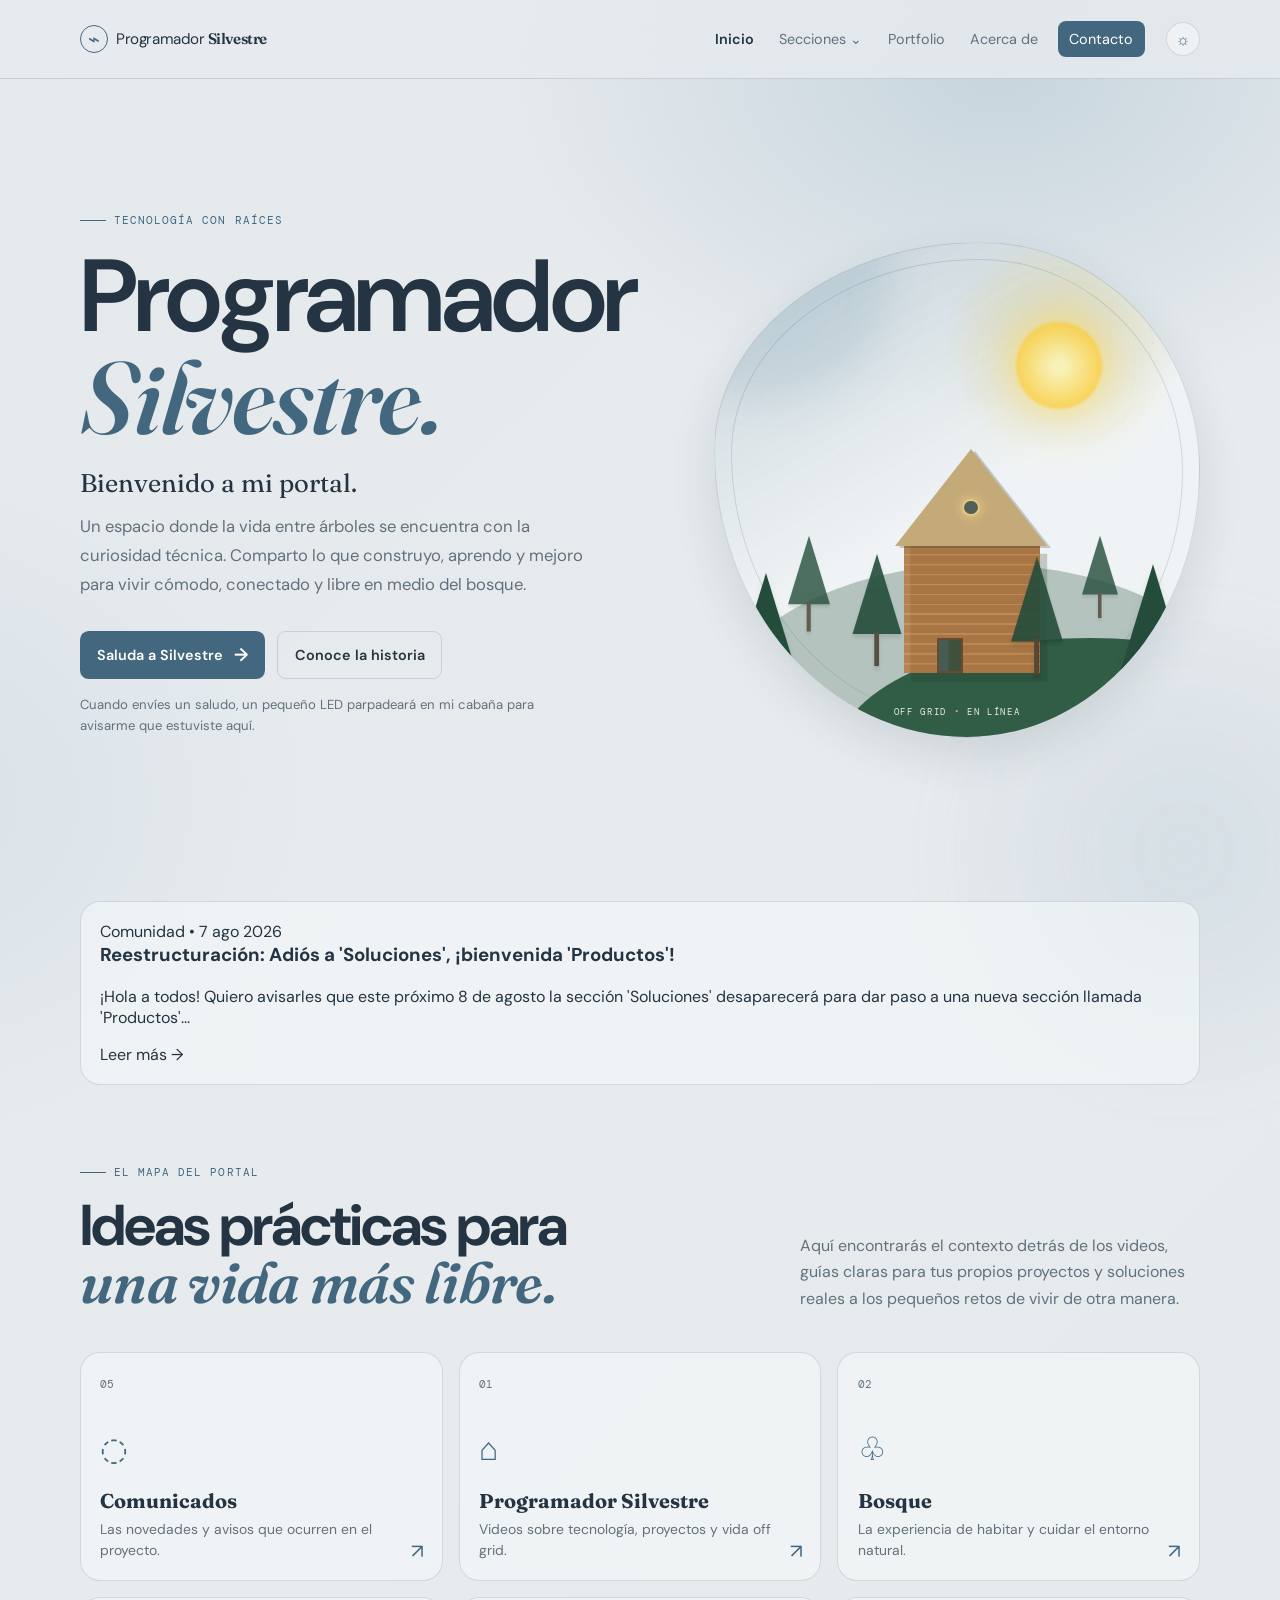
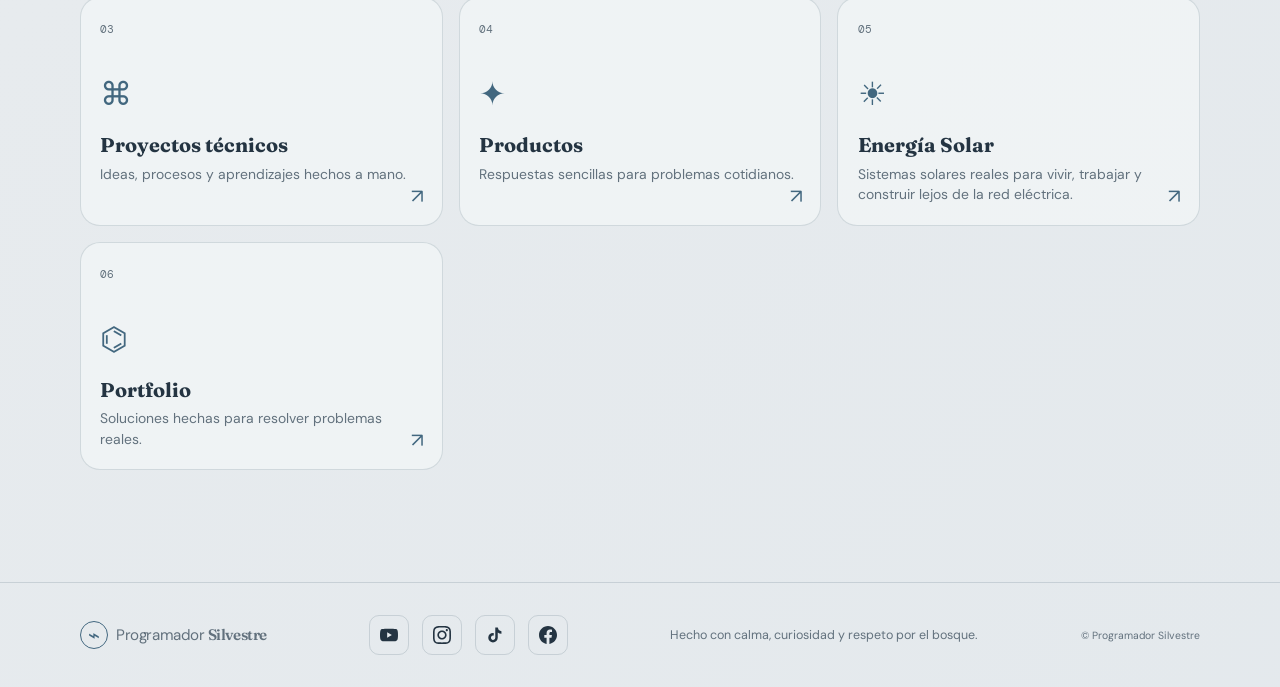
==== commit 9bec2cc5: "nueva seccion energia solar" ====
--- a/index.html
+++ b/index.html
@@ -17,11 +17,14 @@
     </script>
     <meta charset="UTF-8" />
     <meta name="viewport" content="width=device-width, initial-scale=1.0" />
-    <meta name="description" content="Programador Silvestre: tecnología, vida off grid y soluciones para vivir en el bosque." />
+    <meta name="description"
+        content="Programador Silvestre: tecnología, vida off grid y soluciones para vivir en el bosque." />
     <title>Programador Silvestre | Portal off grid</title>
     <link rel="preconnect" href="https://fonts.googleapis.com" />
     <link rel="preconnect" href="https://fonts.gstatic.com" crossorigin />
-    <link href="https://fonts.googleapis.com/css2?family=DM+Mono:wght@400;500&family=DM+Sans:opsz,wght@9..40,400;9..40,500;9..40,600;9..40,700&family=Fraunces:opsz,wght@9..144,600;9..144,700&display=swap" rel="stylesheet" />
+    <link
+        href="https://fonts.googleapis.com/css2?family=DM+Mono:wght@400;500&family=DM+Sans:opsz,wght@9..40,400;9..40,500;9..40,600;9..40,700&family=Fraunces:opsz,wght@9..144,600;9..144,700&display=swap"
+        rel="stylesheet" />
     <link rel="stylesheet" href="css/styles.css" />
 
 </head>
@@ -35,21 +38,21 @@
                 <span>Programador <strong>Silvestre</strong></span>
             </a>
             <button class="nav-toggle" type="button" aria-expanded="false" aria-controls="primary-menu">
-        <span class="sr-only">Abrir menú</span><span></span><span></span><span></span>
-      </button>
+                <span class="sr-only">Abrir menú</span><span></span><span></span><span></span>
+            </button>
             <div class="nav-panel" id="primary-menu">
                 <ul class="nav-links">
                     <li><a class="nav-link active" href="#inicio" data-view="inicio">Inicio</a></li>
                     <li class="nav-dropdown">
                         <button class="nav-link dropdown-trigger" type="button" aria-expanded="false">Secciones <span
-                aria-hidden="true">⌄</span></button>
+                                aria-hidden="true">⌄</span></button>
                         <ul class="dropdown-menu">
                             <li><a href="#comunicados" data-view="comunicados">Comunicados</a></li>
                             <li><a href="#programador" data-view="programador">Programador Silvestre</a></li>
                             <li><a href="#bosque" data-view="bosque">Bosque</a></li>
                             <li><a href="#proyectos" data-view="proyectos">Proyectos técnicos</a></li>
                             <li><a href="#productos" data-view="productos">Productos</a></li>
-
+                            <li><a href="#energia" data-view="energia">Energía Solar</a></li>
                         </ul>
                     </li>
                     <li><a class="nav-link" href="#desarrollo" data-view="desarrollo">Portfolio</a></li>
@@ -57,7 +60,7 @@
                     <li><a class="nav-link nav-link--contact" href="#contacto" data-view="contacto">Contacto</a></li>
                 </ul>
                 <button class="theme-toggle" type="button" aria-label="Cambiar a tema oscuro" title="Cambiar tema"><span
-            aria-hidden="true">☼</span></button>
+                        aria-hidden="true">☼</span></button>
             </div>
         </nav>
     </header>
@@ -69,15 +72,20 @@
                     <p class="eyebrow"><span></span> Tecnología con raíces</p>
                     <h1>Programador<br /><em>Silvestre.</em></h1>
                     <p class="hero-welcome">Bienvenido a mi portal.</p>
-                    <p class="hero-text">Un espacio donde la vida entre árboles se encuentra con la curiosidad técnica. Comparto lo que construyo, aprendo y mejoro para vivir cómodo, conectado y libre en medio del bosque.</p>
-                    <div class="hero-actions"><button id="salute-button" class="button button--primary salute-button" type="button" aria-describedby="salute-description salute-status">Saluda a Silvestre
-              <span>→</span></button>
+                    <p class="hero-text">Un espacio donde la vida entre árboles se encuentra con la curiosidad técnica.
+                        Comparto lo que construyo, aprendo y mejoro para vivir cómodo, conectado y libre en medio del
+                        bosque.
+                    </p>
+                    <div class="hero-actions"><button id="salute-button" class="button button--primary salute-button"
+                            type="button" aria-describedby="salute-description salute-status">Saluda a Silvestre
+                            <span>→</span></button>
                         <!--
               portal <span>→</span></a><a class="button button--ghost" href="#acerca" data-view="acerca">Conoce la
               --><a class="button button--ghost" href="#acerca" data-view="acerca">Conoce la historia</a>
                     </div>
                     <div class="salute-message">
-                        <p id="salute-description">Cuando envíes un saludo, un pequeño LED parpadeará en mi cabaña para avisarme que estuviste aquí.</p>
+                        <p id="salute-description">Cuando envíes un saludo, un pequeño LED parpadeará en mi cabaña para
+                            avisarme que estuviste aquí.</p>
                         <p id="salute-status" class="salute-status" role="status" aria-live="polite"></p>
                     </div>
                 </div>
@@ -92,7 +100,8 @@
                     <div class="tree tree--five"></div>
                     <div class="tree tree--six"></div>
                     <div class="cabin">
-                        <div class="cabin-loft"></div><span class="cabin-door"></span><span class="cabin-window"></span><span class="cabin-porch"></span>
+                        <div class="cabin-loft"></div><span class="cabin-door"></span><span
+                            class="cabin-window"></span><span class="cabin-porch"></span>
                     </div>
                     <!-- <div class="signal"><i></i><i></i><i></i></div> -->
                     <p>OFF GRID <span>•</span> EN LÍNEA</p>
@@ -104,7 +113,8 @@
                 <div class="last-news">
                     <div class="notice-badge">Comunidad • 7 ago 2026</div>
                     <h3 class="notice-title">Reestructuración: Adiós a 'Soluciones', ¡bienvenida 'Productos'!</h3>
-                    <p class="notice-excerpt">¡Hola a todos! Quiero avisarles que este próximo 8 de agosto la sección 'Soluciones' desaparecerá para dar paso a una nueva sección llamada 'Productos'...</p>
+                    <p class="notice-excerpt">¡Hola a todos! Quiero avisarles que este próximo 8 de agosto la sección
+                        'Soluciones' desaparecerá para dar paso a una nueva sección llamada 'Productos'...</p>
                     <a href="#comunicados" class="notices-view">Leer más →</a>
                 </div>
             </div>
@@ -114,40 +124,50 @@
                 <p class="eyebrow"><span></span> El mapa del portal</p>
                 <div class="section-heading">
                     <h2>Ideas prácticas para<br /><em>una vida más libre.</em></h2>
-                    <p>Aquí encontrarás el contexto detrás de los videos, guías claras para tus propios proyectos y soluciones reales a los pequeños retos de vivir de otra manera.</p>
+                    <p>Aquí encontrarás el contexto detrás de los videos, guías claras para tus propios proyectos y
+                        soluciones reales a los pequeños retos de vivir de otra manera.</p>
                 </div>
                 <div class="topic-grid">
-                    <a class="topic-card" href="#comunicados" data-view="comunicados"><span class="topic-number">05</span><span
-              class="topic-icon">◌</span>
-            <h3>Comunicados</h3>
-            <p>Las novedades y avisos que ocurren en el proyecto.</p><span class="card-arrow">↗</span>
-          </a>
-                    <a class="topic-card" href="#programador" data-view="programador"><span class="topic-number">01</span><span
-              class="topic-icon">⌂</span>
-            <h3>Programador Silvestre</h3>
-            <p>Videos sobre tecnología, proyectos y vida off grid.</p><span class="card-arrow">↗</span>
-          </a>
+                    <a class="topic-card" href="#comunicados" data-view="comunicados"><span
+                            class="topic-number">05</span><span class="topic-icon">◌</span>
+                        <h3>Comunicados</h3>
+                        <p>Las novedades y avisos que ocurren en el proyecto.</p><span class="card-arrow">↗</span>
+                    </a>
+                    <a class="topic-card" href="#programador" data-view="programador"><span
+                            class="topic-number">01</span><span class="topic-icon">⌂</span>
+                        <h3>Programador Silvestre</h3>
+                        <p>Videos sobre tecnología, proyectos y vida off grid.</p><span class="card-arrow">↗</span>
+                    </a>
                     <a class="topic-card" href="#bosque" data-view="bosque"><span class="topic-number">02</span><span
-              class="topic-icon">♧</span>
-            <h3>Bosque</h3>
-            <p>La experiencia de habitar y cuidar el entorno natural.</p><span class="card-arrow">↗</span>
-          </a>
-                    <a class="topic-card" href="#proyectos" data-view="proyectos"><span class="topic-number">03</span><span
-              class="topic-icon">⌘</span>
-            <h3>Proyectos técnicos</h3>
-            <p>Ideas, procesos y aprendizajes hechos a mano.</p><span class="card-arrow">↗</span>
-          </a>
-                    <a class="topic-card" href="#productos" data-view="productos"><span class="topic-number">04</span><span
-              class="topic-icon">✦</span>
-            <h3>Productos</h3>
-            <p>Respuestas sencillas para problemas cotidianos.</p><span class="card-arrow">↗</span>
-          </a>
-
-                    <a class="topic-card" href="#desarrollo" data-view="desarrollo"><span class="topic-number">06</span><span
-              class="topic-icon">⌬</span>
-            <h3>Portfolio</h3>
-            <p>Soluciones hechas para resolver problemas reales.</p><span class="card-arrow">↗</span>
-          </a>
+                            class="topic-icon">♧</span>
+                        <h3>Bosque</h3>
+                        <p>La experiencia de habitar y cuidar el entorno natural.</p><span class="card-arrow">↗</span>
+                    </a>
+                    <a class="topic-card" href="#proyectos" data-view="proyectos"><span
+                            class="topic-number">03</span><span class="topic-icon">⌘</span>
+                        <h3>Proyectos técnicos</h3>
+                        <p>Ideas, procesos y aprendizajes hechos a mano.</p><span class="card-arrow">↗</span>
+                    </a>
+                    <a class="topic-card" href="#productos" data-view="productos"><span
+                            class="topic-number">04</span><span class="topic-icon">✦</span>
+                        <h3>Productos</h3>
+                        <p>Respuestas sencillas para problemas cotidianos.</p><span class="card-arrow">↗</span>
+                    </a>
+                    <a class="topic-card" href="#energia" data-view="energia"><span class="topic-number">05</span><span
+                            class="topic-icon">☀</span>
+
+                        <h3>Energía Solar</h3>
+                        <p>Sistemas solares reales para vivir, trabajar y construir lejos de la red eléctrica.</p>
+
+                        <span class="card-arrow">↗</span>
+
+                    </a>
+
+                    <a class="topic-card" href="#desarrollo" data-view="desarrollo"><span
+                            class="topic-number">06</span><span class="topic-icon">⌬</span>
+                        <h3>Portfolio</h3>
+                        <p>Soluciones hechas para resolver problemas reales.</p><span class="card-arrow">↗</span>
+                    </a>
                 </div>
             </section>
         </section>
@@ -159,8 +179,10 @@
                     <h1>Programador<br /><em>Silvestre.</em></h1>
                 </div>
                 <div>
-                    <p>Proyectos, automatización, tecnología útil y el proceso de construir una vida conectada entre los árboles. Acompáñame en el canal para ver cada idea en acción.</p>
-                    <a class="button button--primary" href="https://www.youtube.com/@ProgramadorSilvestre" target="_blank" rel="noreferrer">Visitar el canal <span>↗</span></a>
+                    <p>Proyectos, automatización, tecnología útil y el proceso de construir una vida conectada entre los
+                        árboles. Acompáñame en el canal para ver cada idea en acción.</p>
+                    <a class="button button--primary" href="https://www.youtube.com/@ProgramadorSilvestre"
+                        target="_blank" rel="noreferrer">Visitar el canal <span>↗</span></a>
                 </div>
             </div>
             <div class="container video-section" data-programador-videos aria-live="polite">
@@ -174,8 +196,10 @@
                     <h1>Sonidos del<br /><em>Bosque.</em></h1>
                 </div>
                 <div>
-                    <p>¿Quieres dormir, trabajar o descansar a gusto? Te invito a relajarte con los sonidos y paisajes del entorno donde vivo. Una ventana tranquila al bosque, estés donde estés.</p>
-                    <a class="button button--primary" href="https://www.youtube.com/@BosqueSilvestre" target="_blank" rel="noreferrer">Visitar el canal <span>↗</span></a>
+                    <p>¿Quieres dormir, trabajar o descansar a gusto? Te invito a relajarte con los sonidos y paisajes
+                        del entorno donde vivo. Una ventana tranquila al bosque, estés donde estés.</p>
+                    <a class="button button--primary" href="https://www.youtube.com/@BosqueSilvestre" target="_blank"
+                        rel="noreferrer">Visitar el canal <span>↗</span></a>
                 </div>
             </div>
             <div class="container video-section" data-bosque-videos aria-live="polite">
@@ -187,10 +211,19 @@
                 <div class="development-hero__copy">
                     <p class="eyebrow"><span></span> Bitácora del bosque</p>
                     <h1>Proyectos<br /><em>técnicos.</em></h1>
-                    <p>Cada proyecto nace de una necesidad real de la cabaña: saludar, avisar, medir o automatizar. Aquí documento el proceso completo, desde la primera idea hasta el sistema funcionando entre los árboles.</p>
-                    <div class="hero-actions"><a class="button button--ghost" href="#bitacora-tecnica">Ver bitácora</a></div>
-                </div>
-                <div class="development-orbit" aria-hidden="true"><span class="orbit-node orbit-node--one">FIRMWARE</span><span class="orbit-node orbit-node--two">PROTOTIPOS</span><span class="orbit-node orbit-node--three">IOT</span><span class="orbit-node orbit-node--four">SOLAR</span><span class="orbit-node orbit-node--five">FIREBASE</span>
+                    <p>Cada proyecto nace de una necesidad real de la cabaña: saludar, avisar, medir o automatizar. Aquí
+                        documento el proceso completo, desde la primera idea hasta el sistema funcionando entre los
+                        árboles.
+                    </p>
+                    <div class="hero-actions"><a class="button button--ghost" href="#bitacora-tecnica">Ver bitácora</a>
+                    </div>
+                </div>
+                <div class="development-orbit" aria-hidden="true"><span
+                        class="orbit-node orbit-node--one">FIRMWARE</span><span
+                        class="orbit-node orbit-node--two">PROTOTIPOS</span><span
+                        class="orbit-node orbit-node--three">IOT</span><span
+                        class="orbit-node orbit-node--four">SOLAR</span><span
+                        class="orbit-node orbit-node--five">FIREBASE</span>
                     <div class="orbit-core"><i></i><i></i><i></i><b>BITÁCORA<br />TÉCNICA</b></div>
                 </div>
             </div>
@@ -203,11 +236,19 @@
                 <div class="development-hero__copy">
                     <p class="eyebrow"><span></span> Vivir cómodo en el bosque</p>
                     <h1>Productos<br /><em>prácticos.</em></h1>
-                    <p>Vivir en un entorno aislado implica resolver muchos retos tecnicos para poder vivir con las comodidaes deseadas. En esta sección mostrare algunos productos que me facilitan la vida aqui en el bosque.
-                    </p>
-                    <div class="hero-actions"><a class="button button--ghost" href="#bitacora-productos">Ver productos</a></div>
-                </div>
-                <div class="development-orbit" aria-hidden="true"><span class="orbit-node orbit-node--one">AGUA</span><span class="orbit-node orbit-node--two">ENERGÍA</span><span class="orbit-node orbit-node--three">CONECTIVIDAD</span><span class="orbit-node orbit-node--four">SEGURIDAD</span><span class="orbit-node orbit-node--five">CLIMA</span>
+                    <p>Vivir en un entorno aislado implica resolver muchos retos tecnicos para poder vivir con las
+                        comodidaes deseadas. En esta sección mostrare algunos productos que me facilitan la vida aqui en
+                        el bosque.
+                    </p>
+                    <div class="hero-actions"><a class="button button--ghost" href="#bitacora-productos">Ver
+                            productos</a></div>
+                </div>
+                <div class="development-orbit" aria-hidden="true"><span
+                        class="orbit-node orbit-node--one">AGUA</span><span
+                        class="orbit-node orbit-node--two">ENERGÍA</span><span
+                        class="orbit-node orbit-node--three">CONECTIVIDAD</span><span
+                        class="orbit-node orbit-node--four">SEGURIDAD</span><span
+                        class="orbit-node orbit-node--five">CLIMA</span>
                     <div class="orbit-core"><i></i><i></i><i></i><b>VIDA<br />OFF GRID</b></div>
                 </div>
             </div>
@@ -227,7 +268,8 @@
                     <p class="eyebrow"><span></span> Novedades del bosque</p>
                     <h1>Comunicados.</h1>
                 </div>
-                <p>Aquí encontrarás los últimos comunicados sobre lo que sucede en el proyecto: nuevos videos, avances, retos y avisos importantes compartidos directamente desde el bosque.</p>
+                <p>Aquí encontrarás los últimos comunicados sobre lo que sucede en el proyecto: nuevos videos, avances,
+                    retos y avisos importantes compartidos directamente desde el bosque.</p>
             </div>
             <div class="container notice-feed" data-notice-feed aria-live="polite">
                 <p class="feed-status">Cargando comunicados desde el bosque…</p>
@@ -238,12 +280,21 @@
                 <div class="development-hero__copy">
                     <p class="eyebrow"><span></span> Desarrollo a medida</p>
                     <h1>Tu idea, en<br /><em>todas las pantallas.</em></h1>
-                    <p>Desde una app móvil hasta el firmware de un equipo conectado: desarrollo soluciones completas para convertir una necesidad real en una herramienta lista para usar.</p>
-                    <div class="hero-actions"><a class="button button--primary" href="mailto:programador.silvestre@gmail.com?subject=Consulta%20para%20una%20solución">Platiquemos de tu
-              problema
-              <span>→</span></a><a class="button button--ghost" href="#portafolio-desarrollo">Ver soluciones</a></div>
-                </div>
-                <div class="development-orbit" aria-hidden="true"><span class="orbit-node orbit-node--one">HARDWARE</span><span class="orbit-node orbit-node--two">SOFTWARE</span><span class="orbit-node orbit-node--three">IOT</span><span class="orbit-node orbit-node--four">CONTROL</span><span class="orbit-node orbit-node--five">MONITOREO</span>
+                    <p>Desde una app móvil hasta el firmware de un equipo conectado: desarrollo soluciones completas
+                        para convertir una necesidad real en una herramienta lista para usar.</p>
+                    <div class="hero-actions"><a class="button button--primary"
+                            href="mailto:programador.silvestre@gmail.com?subject=Consulta%20para%20una%20solución">Platiquemos
+                            de tu
+                            problema
+                            <span>→</span></a><a class="button button--ghost" href="#portafolio-desarrollo">Ver
+                            soluciones</a></div>
+                </div>
+                <div class="development-orbit" aria-hidden="true"><span
+                        class="orbit-node orbit-node--one">HARDWARE</span><span
+                        class="orbit-node orbit-node--two">SOFTWARE</span><span
+                        class="orbit-node orbit-node--three">IOT</span><span
+                        class="orbit-node orbit-node--four">CONTROL</span><span
+                        class="orbit-node orbit-node--five">MONITOREO</span>
                     <div class="orbit-core"><i></i><i></i><i></i><b>SOLUCIÓN<br />A MEDIDA</b></div>
                 </div>
             </div>
@@ -251,7 +302,8 @@
                 <p class="eyebrow"><span></span> Primero entendemos el reto</p>
                 <div>
                     <h2>Lo importante es que<br /><em>te funcione.</em></h2>
-                    <p>No parto de una tecnología, sino de lo que necesitas resolver. Analizamos el proceso, definimos la solución y construimos una herramienta clara para usarla en el día a día.</p>
+                    <p>No parto de una tecnología, sino de lo que necesitas resolver. Analizamos el proceso, definimos
+                        la solución y construimos una herramienta clara para usarla en el día a día.</p>
                 </div>
             </section>
             <section class="container services-section">
@@ -259,27 +311,33 @@
                 <div class="services-grid">
                     <article><span>01</span>
                         <h3>Apps Android e iOS</h3>
-                        <p>Aplicaciones móviles claras y funcionales para Android y iPhone, diseñadas alrededor de las necesidades de tus usuarios y tu operación.</p>
+                        <p>Aplicaciones móviles claras y funcionales para Android y iPhone, diseñadas alrededor de las
+                            necesidades de tus usuarios y tu operación.</p>
                     </article>
                     <article><span>02</span>
                         <h3>Publicación y distribución</h3>
-                        <p>Te acompaño para publicar tu app en Google Play y App Store, o preparo una distribución privada cuando no necesitas una tienda pública.</p>
+                        <p>Te acompaño para publicar tu app en Google Play y App Store, o preparo una distribución
+                            privada cuando no necesitas una tienda pública.</p>
                     </article>
                     <article><span>03</span>
                         <h3>Apps web y Windows</h3>
-                        <p>Paneles web, herramientas de escritorio y sistemas internos para operar, consultar información y simplificar procesos desde cualquier equipo.</p>
+                        <p>Paneles web, herramientas de escritorio y sistemas internos para operar, consultar
+                            información y simplificar procesos desde cualquier equipo.</p>
                     </article>
                     <article><span>04</span>
                         <h3>Firmware C/C++</h3>
-                        <p>Software confiable para dispositivos electrónicos, sensores, actuadores y productos que necesitan responder bien en el mundo real.</p>
+                        <p>Software confiable para dispositivos electrónicos, sensores, actuadores y productos que
+                            necesitan responder bien en el mundo real.</p>
                     </article>
                     <article><span>05</span>
                         <h3>Especialidad ESP32</h3>
-                        <p>Desarrollo con ESP32, sus variantes y ESP8266 para conectar equipos por Wi‑Fi, automatizar tareas y llevar datos de un sensor hasta tu app.</p>
+                        <p>Desarrollo con ESP32, sus variantes y ESP8266 para conectar equipos por Wi‑Fi, automatizar
+                            tareas y llevar datos de un sensor hasta tu app.</p>
                     </article>
                     <article><span>06</span>
                         <h3>Soluciones integrales</h3>
-                        <p>Cuando una app y un dispositivo necesitan trabajar juntos, construyo la conexión completa: hardware, firmware, plataforma y experiencia de uso.</p>
+                        <p>Cuando una app y un dispositivo necesitan trabajar juntos, construyo la conexión completa:
+                            hardware, firmware, plataforma y experiencia de uso.</p>
                     </article>
                 </div>
             </section>
@@ -301,9 +359,10 @@
                     <p class="eyebrow"><span></span> Un solo proyecto, varios frentes</p>
                     <h2>Del dispositivo<br />a la <em>aplicación.</em></h2>
                 </div>
-                <div class="technology-list"><span>Android</span><span>iOS</span><span>Google Play</span><span>App Store</span>
+                <div class="technology-list"><span>Android</span><span>iOS</span><span>Google Play</span><span>App
+                        Store</span>
                     <span>Aplicaciones web</span><span>Windows</span><span>Firmware
-            C/C++</span><span>ESP32</span><span>ESP8266</span>
+                        C/C++</span><span>ESP32</span><span>ESP8266</span>
                 </div>
             </section>
             <section class="container development-cta">
@@ -312,8 +371,11 @@
                     <h2>¿Qué problema<br />quieres <em>resolver?</em></h2>
                 </div>
                 <div>
-                    <p>Platícame qué está pasando, qué te gustaría mejorar y cómo trabajas hoy. Revisamos tu caso y encontramos una solución confiable, sencilla de usar y pensada para tu realidad.</p><a class="button button--primary" href="mailto:programador.silvestre@gmail.com?subject=Consulta%20para%20una%20solución">programador.silvestre@gmail.com
-            <span>→</span></a>
+                    <p>Platícame qué está pasando, qué te gustaría mejorar y cómo trabajas hoy. Revisamos tu caso y
+                        encontramos una solución confiable, sencilla de usar y pensada para tu realidad.</p><a
+                        class="button button--primary"
+                        href="mailto:programador.silvestre@gmail.com?subject=Consulta%20para%20una%20solución">programador.silvestre@gmail.com
+                        <span>→</span></a>
                 </div>
             </section>
         </section>
@@ -323,7 +385,8 @@
                     <p class="eyebrow"><span></span> El origen</p>
                     <h1>De la ciudad<br />al <em>bosque.</em></h1>
                 </div>
-                <p class="about-lead">Soy Abel. Esta no es una historia de escapar del mundo: es la de aprender a habitarlo a mi manera, con las manos ocupadas, una conexión a internet y los pinos como vecinos.</p>
+                <p class="about-lead">Soy Abel. Esta no es una historia de escapar del mundo: es la de aprender a
+                    habitarlo a mi manera, con las manos ocupadas, una conexión a internet y los pinos como vecinos.</p>
             </div>
             <div class="container journey-grid">
                 <aside class="journey-aside">
@@ -333,20 +396,31 @@
                     <article class="story-block"><span class="story-index">01</span>
                         <div>
                             <h2>Aprender a resolver lo cotidiano.</h2>
-                            <p>La vida off grid pide atención a muchas cosas pequeñas: una conexión que falla, una tubería que necesita reparación, una herramienta que hay que adaptar o la energía que debe alcanzar para el día. Antes de llegar al bosque,
-                                distintos trabajos me acercaron a ese tipo de soluciones: diseño, fotografía, construcción, electricidad, plomería, electrónica, programación e instalaciones.</p>
-                            <p>Más que una colección de oficios, fueron aprendizajes útiles para depender menos de servicios externos y entender mejor cómo funciona el lugar que hoy llamo hogar.</p>
+                            <p>La vida off grid pide atención a muchas cosas pequeñas: una conexión que falla, una
+                                tubería que necesita reparación, una herramienta que hay que adaptar o la energía que
+                                debe alcanzar para el día. Antes de llegar al bosque,
+                                distintos trabajos me acercaron a ese tipo de soluciones: diseño, fotografía,
+                                construcción, electricidad, plomería, electrónica, programación e instalaciones.</p>
+                            <p>Más que una colección de oficios, fueron aprendizajes útiles para depender menos de
+                                servicios externos y entender mejor cómo funciona el lugar que hoy llamo hogar.</p>
                         </div>
                     </article>
                     <article class="story-block">
                         <span class="story-index">02</span>
                         <div>
                             <h2>La ciudad dejó de sentirse como hogar.</h2>
-                            <p>Durante años viví el ritmo de la ciudad como cualquier otra persona: tráfico, ruido constante, prisas y la sensación de que siempre había algo más por hacer. Poco a poco empecé a notar que ese estilo de vida me generaba más
-                                estrés que satisfacción. Disfrutaba mi trabajo, pero cada vez valoraba más el silencio, la naturaleza y la idea de construir un espacio donde pudiera vivir con mayor tranquilidad.</p>
-
-
-                            <p>No fue una decisión impulsiva ni un rechazo a la ciudad. Simplemente descubrí que quería una vida diferente: un lugar donde el tiempo se midiera más por los proyectos que construyo y menos por los embotellamientos, el ruido
+                            <p>Durante años viví el ritmo de la ciudad como cualquier otra persona: tráfico, ruido
+                                constante, prisas y la sensación de que siempre había algo más por hacer. Poco a poco
+                                empecé a notar que ese estilo de vida me generaba más
+                                estrés que satisfacción. Disfrutaba mi trabajo, pero cada vez valoraba más el silencio,
+                                la naturaleza y la idea de construir un espacio donde pudiera vivir con mayor
+                                tranquilidad.
+                            </p>
+
+
+                            <p>No fue una decisión impulsiva ni un rechazo a la ciudad. Simplemente descubrí que quería
+                                una vida diferente: un lugar donde el tiempo se midiera más por los proyectos que
+                                construyo y menos por los embotellamientos, el ruido
                                 de los vecinos o el ritmo acelerado de todos los días.</p>
 
 
@@ -356,26 +430,39 @@
                     <article class="story-block story-block--highlight"><span class="story-index">02</span>
                         <div>
                             <h2>La idea comenzó a tomar energía.</h2>
-                            <p>Instalar sistemas solares fue el punto de inflexión. Ahí entendí que producir y cuidar la propia energía podía hacer viable otra forma de vivir. Más tarde, el trabajo como desarrollador de software desde casa sumó otra pieza
+                            <p>Instalar sistemas solares fue el punto de inflexión. Ahí entendí que producir y cuidar la
+                                propia energía podía hacer viable otra forma de vivir. Más tarde, el trabajo como
+                                desarrollador de software desde casa sumó otra pieza
                                 importante: la posibilidad de mantener el proyecto sin estar atado a una ciudad.</p>
                         </div>
                     </article>
                     <article class="story-block"><span class="story-index">03</span>
                         <div>
                             <h2>Una carpa, un terreno y una decisión.</h2>
-                            <p>Iniciado el 2025 tomé un vuelo, busqué un terreno en las montañas y empecé mi proyecto. Las primeras noches dormí en una carpa, mientras levantaba una primera choza. Sin servicios y sin electricidad, construir la cabaña fue
-                                un reto constante; en ocasiones, por no tener energía, tocó trabajar casi únicamente con herramientas manuales.
+                            <p>Iniciado el 2025 tomé un vuelo, busqué un terreno en las montañas y empecé mi proyecto.
+                                Las primeras noches dormí en una carpa, mientras levantaba una primera choza. Sin
+                                servicios y sin electricidad, construir la cabaña fue
+                                un reto constante; en ocasiones, por no tener energía, tocó trabajar casi únicamente con
+                                herramientas manuales.
                             </p>
-                            <p>Hubo problemas técnicos, cansancio y mucho por aprender, pero rendirme no era parte del plan. Poco a poco la cabaña se volvió hogar.</p>
+                            <p>Hubo problemas técnicos, cansancio y mucho por aprender, pero rendirme no era parte del
+                                plan. Poco a poco la cabaña se volvió hogar.</p>
                         </div>
                     </article>
                     <article class="story-block story-block--today"><span class="story-index">04</span>
                         <div>
                             <h2>Hoy, el bosque está conectado.</h2>
-                            <p>Después llegaron los paneles solares y Starlink. Ahora puedo vivir con las comodidades que valoro de la ciudad, sin renunciar al silencio, la distancia ni a estar rodeado de naturaleza.</p>
-                            <p>En <strong>Programador Silvestre</strong> comparto esta historia tal como sucede: los proyectos, las soluciones, los errores y los retos cotidianos de vivir off grid. Si te interesa construir algo parecido —o simplemente acompañar
-                                el proceso—, te invito a verlo en YouTube.</p><a class="button button--primary" href="https://www.youtube.com/@ProgramadorSilvestre" target="_blank" rel="noreferrer">Visitar
-                @ProgramadorSilvestre <span>↗</span></a>
+                            <p>Después llegaron los paneles solares y Starlink. Ahora puedo vivir con las comodidades
+                                que valoro de la ciudad, sin renunciar al silencio, la distancia ni a estar rodeado de
+                                naturaleza.
+                            </p>
+                            <p>En <strong>Programador Silvestre</strong> comparto esta historia tal como sucede: los
+                                proyectos, las soluciones, los errores y los retos cotidianos de vivir off grid. Si te
+                                interesa construir algo parecido —o simplemente acompañar
+                                el proceso—, te invito a verlo en YouTube.</p><a class="button button--primary"
+                                href="https://www.youtube.com/@ProgramadorSilvestre" target="_blank"
+                                rel="noreferrer">Visitar
+                                @ProgramadorSilvestre <span>↗</span></a>
                         </div>
                     </article>
                 </div>
@@ -386,74 +473,727 @@
                 <div class="contact-view__intro">
                     <p class="eyebrow"><span></span> Hablemos</p>
                     <h1>Cuéntame tu<br /><em>idea.</em></h1>
-                    <p>Si tienes un proyecto, un proceso que mejorar o simplemente una duda, escríbeme. Me interesa conocer el problema y encontrar contigo una solución clara y útil.</p>
+                    <p>Si tienes un proyecto, un proceso que mejorar o simplemente una duda, escríbeme. Me interesa
+                        conocer el problema y encontrar contigo una solución clara y útil.</p>
                 </div>
                 <div class="contact-card">
                     <p class="contact-card__label">CORREO ELECTRÓNICO</p>
-                    <a class="contact-card__email" href="mailto:programador.silvestre@gmail.com?subject=Consulta%20desde%20el%20portal">programador.silvestre@gmail.com</a>
-                    <p>Cuéntame brevemente qué necesitas, cómo lo resuelves hoy y qué te gustaría lograr. Te responderé para platicar los siguientes pasos.</p>
-                    <a class="button button--primary" href="mailto:programador.silvestre@gmail.com?subject=Consulta%20desde%20el%20portal">Escribir correo
-            <span>→</span></a>
+                    <a class="contact-card__email"
+                        href="mailto:programador.silvestre@gmail.com?subject=Consulta%20desde%20el%20portal">programador.silvestre@gmail.com</a>
+                    <p>Cuéntame brevemente qué necesitas, cómo lo resuelves hoy y qué te gustaría lograr. Te responderé
+                        para platicar los siguientes pasos.</p>
+                    <a class="button button--primary"
+                        href="mailto:programador.silvestre@gmail.com?subject=Consulta%20desde%20el%20portal">Escribir
+                        correo
+                        <span>→</span></a>
                 </div>
                 <div class="contact-view__note">
                     <span>01</span>
-                    <p>Proyectos de software, apps, firmware, automatización y colaboraciones alrededor de la tecnología y la vida off grid.</p>
-                </div>
-            </div>
+                    <p>Proyectos de software, apps, firmware, automatización y colaboraciones alrededor de la tecnología
+                        y la vida off grid.</p>
+                </div>
+            </div>
+        </section>
+        <section id="energia" class="view development-view" data-page="energia" style="padding: 40px 0;">
+
+            <div class="container development-hero"
+                style="display: flex; flex-wrap: wrap; align-items: center; justify-content: space-between; gap: 40px; margin-bottom: 60px;">
+
+                <div class="development-hero__copy" style="max-width: 600px; flex: 1 1 300px;">
+
+                    <p class="eyebrow">
+                        <span></span> Independencia energética
+                    </p>
+
+                    <h1 style="font-size: 2.5rem; line-height: 1.2; margin-bottom: 20px;">
+                        Del bosque a la<br />
+                        <em>libertad energética.</em>
+                    </h1>
+
+                    <p style="font-size: 1.1rem; line-height: 1.6; margin-bottom: 30px;">
+                        Vivir lejos de la red eléctrica cambia por completo la forma de entender la energía. Aquí
+                        comparto lo que he aprendido utilizando sistemas solares para convertir un lugar aislado en un
+                        hogar cómodo, conectado y funcional.
+                    </p>
+
+                    <div class="hero-actions">
+
+                        <a class="button button--primary" href="#paquetes-solares">
+
+                            Ver sistemas recomendados
+                            <span>↓</span>
+
+                        </a>
+
+                    </div>
+
+                </div>
+
+
+                <div class="development-orbit" aria-hidden="true"
+                    style="position: relative; flex: 1 1 300px; min-height: 300px; display: flex; align-items: center; justify-content: center;">
+
+                    <span class="orbit-node orbit-node--one">
+                        SOLAR
+                    </span>
+
+                    <span class="orbit-node orbit-node--two">
+                        BATERÍAS
+                    </span>
+
+                    <span class="orbit-node orbit-node--three">
+                        OFF GRID
+                    </span>
+
+                    <span class="orbit-node orbit-node--four">
+                        MPPT
+                    </span>
+
+                    <span class="orbit-node orbit-node--five">
+                        AUTONOMÍA
+                    </span>
+
+                    <div class="orbit-core" style="text-align: center;">
+
+                        <i></i>
+                        <i></i>
+                        <i></i>
+
+                        <b>
+                            ENERGÍA<br />
+                            SOLAR
+                        </b>
+
+                    </div>
+
+                </div>
+
+            </div>
+
+
+            <section class="container portfolio-section" style="margin-bottom: 80px;">
+
+                <!-- INTRODUCCIÓN -->
+
+                <div class="portfolio-header"
+                    style="display: grid; grid-template-columns: repeat(auto-fit, minmax(300px, 1fr)); gap: 40px; align-items: center;">
+
+                    <div>
+
+                        <p class="eyebrow">
+                            <span></span> Energía para vivir lejos de la red
+                        </p>
+
+                        <h2 style="font-size: 2rem; line-height: 1.3;">
+                            La electricidad deja de ser un servicio<br />
+                            <em>y se convierte en tu responsabilidad.</em>
+                        </h2>
+
+                    </div>
+
+                    <p style="line-height: 1.7; font-size: 1rem;">
+                        Vivir en medio del bosque me enseñó rápidamente una lección fundamental:
+                        <strong>la electricidad no es un lujo</strong>, es la columna vertebral de prácticamente
+                        cualquier proyecto de vida o refugio aislado.
+                    </p>
+
+                </div>
+
+
+                <!-- AUTONOMÍA -->
+
+                <div class="portfolio-header"
+                    style="display: grid; grid-template-columns: repeat(auto-fit, minmax(300px, 1fr)); gap: 40px; align-items: center; margin-top: 70px;">
+
+                    <div>
+
+                        <p class="eyebrow">
+                            <span></span> Cambiar la forma de consumir
+                        </p>
+
+                        <h2 style="font-size: 2rem; line-height: 1.3;">
+                            Producir tu propia energía<br />
+                            <em>cambia tu perspectiva.</em>
+                        </h2>
+
+                    </div>
+
+                    <p style="line-height: 1.7; font-size: 1rem;">
+                        Cuando decidí instalarme rodeado de naturaleza, mi perspectiva sobre el consumo y la autonomía
+                        cambió radicalmente. Depender de energía solar no solo resolvió la necesidad de tener
+                        electricidad: también me obligó a entender cuánto consumo, cuánto puedo
+                        producir y cuánta energía necesito almacenar.
+                    </p>
+
+                </div>
+
+
+                <!-- FELICITY SOLAR -->
+
+                <div class="portfolio-header"
+                    style="display: grid; grid-template-columns: repeat(auto-fit, minmax(300px, 1fr)); gap: 40px; align-items: center; margin-top: 70px;">
+
+                    <div>
+
+                        <p class="eyebrow">
+                            <span></span> Equipos que utilizo
+                        </p>
+
+                        <h2 style="font-size: 2rem; line-height: 1.3;">
+                            Un sistema confiable empieza<br />
+                            <em>por elegir buenos equipos.</em>
+                        </h2>
+
+                    </div>
+
+                    <p style="line-height: 1.7; font-size: 1rem;">
+                        Después de trabajar con diferentes configuraciones, una de las marcas que utilizo y recomiendo
+                        para este tipo de instalaciones es
+                        <strong>Felicity Solar</strong>. Por eso los siguientes sistemas parten de equipos de esta marca
+                        y están organizados desde una instalación pequeña hasta un sistema capaz de alimentar una
+                        vivienda completa.
+                    </p>
+
+                </div>
+
+            </section>
+
+
+            <!-- EQUIPOS DE REFERENCIA -->
+
+            <section class="container portfolio-section" style="
+        margin-bottom: 90px;
+        padding: 55px 0;
+        border-top: 1px solid rgba(128,128,128,.18);
+        border-bottom: 1px solid rgba(128,128,128,.18);
+    ">
+
+                <div class="portfolio-header" style="
+            display: grid;
+            grid-template-columns: minmax(280px, .8fr) minmax(400px, 1.2fr);
+            gap: 60px;
+            align-items: center;
+        ">
+
+
+                    <!-- TEXTO -->
+
+                    <div>
+
+                        <p class="eyebrow">
+                            <span></span> El equipo que uso en el bosque
+                        </p>
+
+                        <h2 style="
+        font-size: 2.2rem;
+        line-height: 1.25;
+        margin-bottom: 22px;
+    ">
+                            Lo conozco porque<br />
+                            <em>lo uso todos los días.</em>
+                        </h2>
+
+                        <p style="
+        line-height: 1.7;
+        font-size: 1rem;
+        margin-bottom: 25px;
+        max-width: 520px;
+    ">
+                            Cuando vives completamente fuera de la red eléctrica, terminas conociendo muy bien tu
+                            sistema solar. En mi caso, utilizo equipos <strong>Felicity Solar</strong> para almacenar y
+                            administrar la energía que necesito en la cabaña.
+                        </p>
+
+                        <p style="
+        line-height: 1.7;
+        font-size: .95rem;
+        opacity: .75;
+        max-width: 520px;
+        margin: 0;
+    ">
+                            No significa que sea la única opción que existe, pero es el equipo con el que tengo
+                            experiencia directa y que me ha funcionado viviendo off grid. Por eso, cuando alguien me
+                            pregunta qué instalaría para comenzar un sistema parecido, naturalmente parto
+                            de configuraciones que ya conozco y uso.
+                        </p>
+
+                    </div>
+
+
+                    <!-- PRODUCTOS -->
+
+                    <div style="
+            display: grid;
+            grid-template-columns: 1fr 1fr;
+            gap: 20px;
+            align-items: stretch;
+        ">
+
+
+                        <!-- BATERÍA -->
+
+                        <div style="
+                min-width: 0;
+                padding: 30px 22px 22px;
+                border: 1px solid rgba(128,128,128,.18);
+                border-radius: 16px;
+                text-align: center;
+                overflow: hidden;
+            ">
+
+                            <div style="
+                    height: 270px;
+                    display: flex;
+                    align-items: center;
+                    justify-content: center;
+                    margin-bottom: 22px;
+                ">
+
+                                <img src="https://www.felicitysolar.com/wp-content/uploads/2025/05/FLA48100_1-1.webp"
+                                    alt="Batería Felicity Solar FLA48100" loading="lazy" style="
+                            display: block;
+                            max-width: 100%;
+                            max-height: 100%;
+                            width: auto;
+                            height: auto;
+                            object-fit: contain;
+                        " />
+
+                            </div>
+
+                            <p class="eyebrow" style="
+                        justify-content: center;
+                        margin-bottom: 8px;
+                    ">
+                                BATERÍA
+                            </p>
+
+                            <h3 style="
+                    margin: 0 0 6px;
+                    font-size: 1.25rem;
+                ">
+                                FLA48100
+                            </h3>
+
+                            <p style="
+                    margin: 0;
+                    font-size: .85rem;
+                    opacity: .65;
+                ">
+                                10kwh
+                            </p>
+
+                        </div>
+
+
+                        <!-- INVERSOR -->
+
+                        <div style="
+                min-width: 0;
+                padding: 30px 22px 22px;
+                border: 1px solid rgba(128,128,128,.18);
+                border-radius: 16px;
+                text-align: center;
+                overflow: hidden;
+            ">
+
+                            <div style="
+                    height: 270px;
+                    display: flex;
+                    align-items: center;
+                    justify-content: center;
+                    margin-bottom: 22px;
+                ">
+
+                                <img src="https://www.felicitysolar.com/wp-content/uploads/2025/08/IVEM5048-LV-1.png"
+                                    alt="Inversor Felicity Solar IVEM5048-LV" loading="lazy" style="
+                            display: block;
+                            max-width: 100%;
+                            max-height: 100%;
+                            width: auto;
+                            height: auto;
+                            object-fit: contain;
+                        " />
+
+                            </div>
+
+                            <p class="eyebrow" style="
+                        justify-content: center;
+                        margin-bottom: 8px;
+                    ">
+                                INVERSOR
+                            </p>
+
+                            <h3 style="
+                    margin: 0 0 6px;
+                    font-size: 1.25rem;
+                ">
+                                IVEM5048-LV
+                            </h3>
+
+                            <p style="
+                    margin: 0;
+                    font-size: .85rem;
+                    opacity: .65;
+                ">
+                                5kW
+                            </p>
+
+                        </div>
+
+                    </div>
+
+                </div>
+
+
+                <!-- RESPONSIVE SOLAMENTE PARA ESTE BLOQUE -->
+
+                <style>
+                    @media (max-width: 850px) {
+                        #energia .portfolio-section .portfolio-header {
+                            grid-template-columns: 1fr;
+                        }
+                    }
+
+                    @media (max-width: 520px) {
+                        #energia .portfolio-section .portfolio-header>div:last-child {
+                            grid-template-columns: 1fr !important;
+                        }
+                    }
+                </style>
+
+            </section>
+
+            <section id="paquetes-solares" class="container services-section" style="margin-bottom: 80px;">
+
+                <div class="section-side-label"
+                    style="font-size: 1.2rem; font-weight: bold; margin-bottom: 30px; letter-spacing: 1px;">
+                    SISTEMAS<br /> RECOMENDADOS
+                </div>
+
+
+                <div class="services-grid"
+                    style="display: grid; grid-template-columns: repeat(auto-fit, minmax(260px, 1fr)); gap: 24px;">
+
+                    <article
+                        style="border: 1px solid rgba(255, 255, 255, 0.1); border-radius: 12px; padding: 24px; display: flex; flex-direction: column; justify-content: space-between; background: rgba(255, 255, 255, 0.02);">
+
+                        <div>
+                            <span style="font-size: 0.85rem; opacity: 0.6; font-weight: bold;">01</span>
+
+                            <h3 style="font-size: 1.5rem; margin: 10px 0 15px 0;">
+                                Básico
+                            </h3>
+
+                            <p style="font-size: 0.95rem; margin-bottom: 20px; line-height: 1.4;">
+                                <strong>Para visitas ocasionales.</strong> Una instalación sencilla para un rancho,
+                                terreno o refugio utilizado algunos días a la semana.
+                            </p>
+
+                            <ul
+                                style="list-style: none; padding: 0; margin: 0 0 20px 0; font-size: 0.9rem; line-height: 1.6;">
+                                <li style="margin-bottom: 10px;"><strong>Generación solar:</strong><br />1 × panel de
+                                    630 W (630 Wp)</li>
+                                <li style="margin-bottom: 10px;"><strong>Inversor:</strong><br />Felicity Solar
+                                    IVCM1012-LV
+                                </li>
+                                <li style="margin-bottom: 10px;"><strong>Batería:</strong><br />Felicity Solar
+                                    FLA12100PG2
+                                </li>
+                            </ul>
+                        </div>
+
+                        <p
+                            style="font-size: 0.85rem; opacity: 0.8; line-height: 1.4; border-top: 1px solid rgba(255, 255, 255, 0.1); padding-top: 15px; margin: 0;">
+                            Pensado para iluminación, celulares, laptops, internet y herramientas eléctricas utilizadas
+                            de forma ocasional.
+                        </p>
+
+                    </article>
+
+
+                    <article
+                        style="border: 1px solid rgba(255, 255, 255, 0.1); border-radius: 12px; padding: 24px; display: flex; flex-direction: column; justify-content: space-between; background: rgba(255, 255, 255, 0.02);">
+
+                        <div>
+                            <span style="font-size: 0.85rem; opacity: 0.6; font-weight: bold;">02</span>
+
+                            <h3 style="font-size: 1.5rem; margin: 10px 0 15px 0;">
+                                Cabaña
+                            </h3>
+
+                            <p style="font-size: 0.95rem; margin-bottom: 20px; line-height: 1.4;">
+                                <strong>Primer sistema para vivir off grid.</strong> Una configuración para comenzar a
+                                utilizar electricidad diariamente sin depender de la red.
+                            </p>
+
+                            <ul
+                                style="list-style: none; padding: 0; margin: 0 0 20px 0; font-size: 0.9rem; line-height: 1.6;">
+                                <li style="margin-bottom: 10px;"><strong>Generación solar:</strong><br />2 × paneles de
+                                    630 W (1.26 kWp)</li>
+                                <li style="margin-bottom: 10px;"><strong>Inversor:</strong><br />Felicity Solar
+                                    IVCM2024-LV
+                                </li>
+                                <li style="margin-bottom: 10px;"><strong>Batería:</strong><br />Felicity Solar FLA24100
+                                </li>
+                            </ul>
+                        </div>
+
+                        <p
+                            style="font-size: 0.85rem; opacity: 0.8; line-height: 1.4; border-top: 1px solid rgba(255, 255, 255, 0.1); padding-top: 15px; margin: 0;">
+                            Adecuado para refrigerador eficiente, iluminación, módem de internet, computadoras y carga
+                            cotidiana de dispositivos.
+                        </p>
+
+                    </article>
+
+
+                    <article
+                        style="border: 1px solid rgba(255, 255, 255, 0.1); border-radius: 12px; padding: 24px; display: flex; flex-direction: column; justify-content: space-between; background: rgba(255, 255, 255, 0.02);">
+
+                        <div>
+                            <span style="font-size: 0.85rem; opacity: 0.6; font-weight: bold;">03</span>
+
+                            <h3 style="font-size: 1.5rem; margin: 10px 0 15px 0;">
+                                Confort
+                            </h3>
+
+                            <p style="font-size: 0.95rem; margin-bottom: 20px; line-height: 1.4;">
+                                <strong>Una cabaña que ya funciona como hogar.</strong> Más generación, almacenamiento y
+                                potencia para utilizar electrodomésticos tradicionales.
+                            </p>
+
+                            <ul
+                                style="list-style: none; padding: 0; margin: 0 0 20px 0; font-size: 0.9rem; line-height: 1.6;">
+                                <li style="margin-bottom: 10px;"><strong>Generación solar:</strong><br />4 × paneles de
+                                    630 W (2.52 kWp)</li>
+                                <li style="margin-bottom: 10px;"><strong>Inversor:</strong><br />Felicity Solar
+                                    IVEM3048LV
+                                </li>
+                                <li style="margin-bottom: 10px;"><strong>Batería:</strong><br />Felicity Solar FLA48100
+                                </li>
+                            </ul>
+                        </div>
+
+                        <p
+                            style="font-size: 0.85rem; opacity: 0.8; line-height: 1.4; border-top: 1px solid rgba(255, 255, 255, 0.1); padding-top: 15px; margin: 0;">
+                            Pensado para refrigerador, lavadora, televisión, internet, iluminación y pequeños
+                            electrodomésticos.
+                        </p>
+
+                    </article>
+
+
+                    <article
+                        style="border: 1px solid rgba(255, 255, 255, 0.1); border-radius: 12px; padding: 24px; display: flex; flex-direction: column; justify-content: space-between; background: rgba(255, 255, 255, 0.02);">
+
+                        <div>
+                            <span style="font-size: 0.85rem; opacity: 0.6; font-weight: bold;">04</span>
+
+                            <h3 style="font-size: 1.5rem; margin: 10px 0 15px 0;">
+                                Sin límites
+                            </h3>
+
+                            <p style="font-size: 0.95rem; margin-bottom: 20px; line-height: 1.4;">
+                                <strong>Autonomía para una vivienda completa.</strong> Una instalación considerablemente
+                                más capaz, pensada para tener margen de potencia y almacenamiento.
+                            </p>
+
+                            <ul
+                                style="list-style: none; padding: 0; margin: 0 0 20px 0; font-size: 0.9rem; line-height: 1.6;">
+                                <li style="margin-bottom: 10px;"><strong>Generación solar:</strong><br />6 × paneles de
+                                    630 W (3.78 kWp)</li>
+                                <li style="margin-bottom: 10px;"><strong>Inversor:</strong><br />Felicity Solar
+                                    IVEM5048LV
+                                </li>
+                                <li style="margin-bottom: 10px;"><strong>Batería:</strong><br />Felicity Solar FLA48200
+                                </li>
+                            </ul>
+                        </div>
+
+                        <p
+                            style="font-size: 0.85rem; opacity: 0.8; line-height: 1.4; border-top: 1px solid rgba(255, 255, 255, 0.1); padding-top: 15px; margin: 0;">
+                            Permite plantear una instalación para una casa completa, electrodomésticos y herramientas de
+                            mayor consumo, siempre dimensionando correctamente cargas simultáneas y autonomía.
+                        </p>
+
+                    </article>
+
+                </div>
+
+            </section>
+
+
+            <section class="container portfolio-section" style="margin-bottom: 80px;">
+
+                <div class="portfolio-header"
+                    style="display: grid; grid-template-columns: repeat(auto-fit, minmax(300px, 1fr)); gap: 40px; align-items: center;">
+
+                    <div>
+
+                        <p class="eyebrow">
+                            <span></span> Antes de comprar
+                        </p>
+
+                        <h2 style="font-size: 2rem; line-height: 1.3;">
+                            Los paneles son solo<br />
+                            <em>una parte del sistema.</em>
+                        </h2>
+
+                    </div>
+
+                    <p style="line-height: 1.6; font-size: 1rem;">
+                        Un sistema off-grid debe dimensionarse considerando producción solar, consumo diario, potencia
+                        máxima, almacenamiento y las condiciones reales del lugar. Más paneles no solucionan
+                        automáticamente una batería pequeña, y una batería enorme tampoco compensa
+                        una generación solar insuficiente.
+                    </p>
+
+                </div>
+
+            </section>
+
+
+            <section class="container capabilities-section" style="margin-bottom: 80px;">
+
+                <div style="margin-bottom: 30px;">
+
+                    <p class="eyebrow">
+                        <span></span> Las cuatro piezas
+                    </p>
+
+                    <h2 style="font-size: 2rem; line-height: 1.3;">
+                        Generar, convertir,<br /> almacenar y <em>administrar.</em>
+                    </h2>
+
+                </div>
+
+                <div class="technology-list" style="display: flex; flex-wrap: wrap; gap: 12px;">
+
+                    <span
+                        style="padding: 8px 16px; border-radius: 20px; border: 1px solid rgba(255, 255, 255, 0.15); font-size: 0.9rem;">Paneles
+                        solares</span>
+                    <span
+                        style="padding: 8px 16px; border-radius: 20px; border: 1px solid rgba(255, 255, 255, 0.15); font-size: 0.9rem;">Controlador
+                        MPPT</span>
+                    <span
+                        style="padding: 8px 16px; border-radius: 20px; border: 1px solid rgba(255, 255, 255, 0.15); font-size: 0.9rem;">Inversor</span>
+                    <span
+                        style="padding: 8px 16px; border-radius: 20px; border: 1px solid rgba(255, 255, 255, 0.15); font-size: 0.9rem;">Baterías
+                        LiFePO₄</span>
+                    <span
+                        style="padding: 8px 16px; border-radius: 20px; border: 1px solid rgba(255, 255, 255, 0.15); font-size: 0.9rem;">Protecciones
+                        DC</span>
+                    <span
+                        style="padding: 8px 16px; border-radius: 20px; border: 1px solid rgba(255, 255, 255, 0.15); font-size: 0.9rem;">Protecciones
+                        AC</span>
+                    <span
+                        style="padding: 8px 16px; border-radius: 20px; border: 1px solid rgba(255, 255, 255, 0.15); font-size: 0.9rem;">Monitoreo</span>
+                    <span
+                        style="padding: 8px 16px; border-radius: 20px; border: 1px solid rgba(255, 255, 255, 0.15); font-size: 0.9rem;">Puesta
+                        a tierra</span>
+
+                </div>
+
+            </section>
+
+
+            <section class="container development-cta"
+                style="display: grid; grid-template-columns: repeat(auto-fit, minmax(300px, 1fr)); gap: 40px; align-items: center; padding: 40px; border-radius: 16px; background: rgba(255, 255, 255, 0.02); border: 1px solid rgba(255, 255, 255, 0.08);">
+
+                <div>
+
+                    <p class="eyebrow">
+                        <span></span> Mi experiencia
+                    </p>
+
+                    <h2 style="font-size: 2rem; line-height: 1.3;">
+                        Energía propia.<br />
+                        <em>Libertad real.</em>
+                    </h2>
+
+                </div>
+
+                <div>
+
+                    <p style="margin-bottom: 24px; line-height: 1.6;">
+                        La energía solar hizo posible convertir un terreno aislado en el bosque en un lugar donde puedo
+                        vivir, trabajar, conectarme a internet y continuar construyendo. Esta sección irá creciendo con
+                        instalaciones reales, pruebas de equipos y todo lo que vaya
+                        aprendiendo utilizando energía solar fuera de la red.
+                    </p>
+
+                    <a class="button button--primary" href="https://www.youtube.com/@ProgramadorSilvestre"
+                        target="_blank" rel="noreferrer">
+
+                        Ver proyectos en YouTube
+                        <span>↗</span>
+
+                    </a>
+
+                </div>
+
+            </section>
+
         </section>
     </main>
     <dialog class="image-lightbox" data-image-lightbox aria-label="Vista ampliada de imagen">
-        <button class="image-lightbox__close" type="button" data-image-lightbox-close aria-label="Cerrar imagen">×</button>
+        <button class="image-lightbox__close" type="button" data-image-lightbox-close
+            aria-label="Cerrar imagen">×</button>
         <img data-image-lightbox-image src="" alt="" />
         <p data-image-lightbox-caption></p>
     </dialog>
     <footer class="site-footer">
 
         <div class="container footer-inner"><a class="brand" href="#inicio" data-view="inicio"><span class="brand-mark"
-          aria-hidden="true">⌁</span><span>Programador <strong>Silvestre</strong></span></a>
+                    aria-hidden="true">⌁</span><span>Programador <strong>Silvestre</strong></span></a>
             <!-- Redes Sociales / Enlaces SVG -->
             <div class="social-links">
                 <!-- YouTube -->
-                <a href="https://www.youtube.com/@programadorsilvestre" target="_blank" class="social-card" title="YouTube">
+                <a href="https://www.youtube.com/@programadorsilvestre" target="_blank" class="social-card"
+                    title="YouTube">
                     <svg viewBox="0 0 24 24">
-            <path
-              d="M23.498 6.186a3.016 3.016 0 0 0-2.122-2.136C19.505 3.545 12 3.545 12 3.545s-7.505 0-9.377.505A3.017 3.017 0 0 0 .502 6.186C0 8.07 0 12 0 12s0 3.93.502 5.814a3.016 3.016 0 0 0 2.122 2.136c1.871.505 9.376.505 9.376.505s7.505 0 9.377-.505a3.015 3.015 0 0 0 2.122-2.136C24 15.93 24 12 24 12s0-3.93-.502-5.814zM9.545 15.568V8.432L15.818 12l-6.273 3.568z" />
-          </svg>
+                        <path
+                            d="M23.498 6.186a3.016 3.016 0 0 0-2.122-2.136C19.505 3.545 12 3.545 12 3.545s-7.505 0-9.377.505A3.017 3.017 0 0 0 .502 6.186C0 8.07 0 12 0 12s0 3.93.502 5.814a3.016 3.016 0 0 0 2.122 2.136c1.871.505 9.376.505 9.376.505s7.505 0 9.377-.505a3.015 3.015 0 0 0 2.122-2.136C24 15.93 24 12 24 12s0-3.93-.502-5.814zM9.545 15.568V8.432L15.818 12l-6.273 3.568z" />
+                    </svg>
                 </a>
 
                 <!-- Instagram -->
-                <a href="https://www.instagram.com/ProgramadorSilvestre/" target="_blank" class="social-card" title="Instagram">
+                <a href="https://www.instagram.com/ProgramadorSilvestre/" target="_blank" class="social-card"
+                    title="Instagram">
                     <svg viewBox="0 0 24 24">
-            <path
-              d="M12 2.163c3.204 0 3.584.012 4.85.07 3.252.148 4.771 1.691 4.919 4.919.058 1.265.069 1.645.069 4.849 0 3.205-.012 3.584-.069 4.849-.149 3.225-1.664 4.771-4.919 4.919-1.266.058-1.644.07-4.85.07-3.204 0-3.584-.012-4.849-.07-3.26-.149-4.771-1.699-4.919-4.92-.058-1.265-.07-1.644-.07-4.849 0-3.204.013-3.583.07-4.849.149-3.227 1.664-4.771 4.919-4.919 1.266-.057 1.645-.069 4.849-.069zm0-2.163c-3.259 0-3.667.014-4.947.072-4.358.2-6.78 2.618-6.98 6.98-.059 1.281-.073 1.689-.073 4.948 0 3.259.014 3.668.072 4.948.2 4.358 2.618 6.78 6.98 6.98 1.281.058 1.689.072 4.948.072 3.259 0 3.668-.014 4.948-.072 4.354-.2 6.782-2.618 6.979-6.98.059-1.28.073-1.689.073-4.948 0-3.259-.014-3.667-.072-4.947-.196-4.354-2.617-6.78-6.979-6.98-1.281-.059-1.69-.073-4.949-.073zm0 5.838c-3.403 0-6.162 2.759-6.162 6.162s2.759 6.163 6.162 6.163 6.162-2.759 6.162-6.163c0-3.403-2.759-6.162-6.162-6.162zm0 10.162c-2.209 0-4-1.79-4-4 0-2.209 1.791-4 4-4s4 1.791 4 4c0 2.21-1.791 4-4 4zm6.406-11.845c-.796 0-1.441.645-1.441 1.44s.645 1.44 1.441 1.44c.795 0 1.439-.645 1.439-1.44s-.644-1.44-1.439-1.44z" />
-          </svg>
+                        <path
+                            d="M12 2.163c3.204 0 3.584.012 4.85.07 3.252.148 4.771 1.691 4.919 4.919.058 1.265.069 1.645.069 4.849 0 3.205-.012 3.584-.069 4.849-.149 3.225-1.664 4.771-4.919 4.919-1.266.058-1.644.07-4.85.07-3.204 0-3.584-.012-4.849-.07-3.26-.149-4.771-1.699-4.919-4.92-.058-1.265-.07-1.644-.07-4.849 0-3.204.013-3.583.07-4.849.149-3.227 1.664-4.771 4.919-4.919 1.266-.057 1.645-.069 4.849-.069zm0-2.163c-3.259 0-3.667.014-4.947.072-4.358.2-6.78 2.618-6.98 6.98-.059 1.281-.073 1.689-.073 4.948 0 3.259.014 3.668.072 4.948.2 4.358 2.618 6.78 6.98 6.98 1.281.058 1.689.072 4.948.072 3.259 0 3.668-.014 4.948-.072 4.354-.2 6.782-2.618 6.979-6.98.059-1.28.073-1.689.073-4.948 0-3.259-.014-3.667-.072-4.947-.196-4.354-2.617-6.78-6.979-6.98-1.281-.059-1.69-.073-4.949-.073zm0 5.838c-3.403 0-6.162 2.759-6.162 6.162s2.759 6.163 6.162 6.163 6.162-2.759 6.162-6.163c0-3.403-2.759-6.162-6.162-6.162zm0 10.162c-2.209 0-4-1.79-4-4 0-2.209 1.791-4 4-4s4 1.791 4 4c0 2.21-1.791 4-4 4zm6.406-11.845c-.796 0-1.441.645-1.441 1.44s.645 1.44 1.441 1.44c.795 0 1.439-.645 1.439-1.44s-.644-1.44-1.439-1.44z" />
+                    </svg>
                 </a>
 
                 <!-- TikTok -->
                 <a href="https://www.tiktok.com/@programador.silve" target="_blank" class="social-card" title="TikTok">
                     <svg viewBox="0 0 24 24">
-            <path
-              d="M19.59 6.69a4.83 4.83 0 0 1-3.77-4.25V2h-3.45v13.67a2.89 2.89 0 0 1-5.2 1.74 2.89 2.89 0 0 1 2.31-4.64c.29 0 .58.04.85.12V9.33a6.33 6.33 0 0 0-1-.08 6.34 6.34 0 1 0 6.34 6.34V8.71a8.23 8.23 0 0 0 4.92 1.6V6.86a4.85 4.85 0 0 1-1-.17z" />
-          </svg>
+                        <path
+                            d="M19.59 6.69a4.83 4.83 0 0 1-3.77-4.25V2h-3.45v13.67a2.89 2.89 0 0 1-5.2 1.74 2.89 2.89 0 0 1 2.31-4.64c.29 0 .58.04.85.12V9.33a6.33 6.33 0 0 0-1-.08 6.34 6.34 0 1 0 6.34 6.34V8.71a8.23 8.23 0 0 0 4.92 1.6V6.86a4.85 4.85 0 0 1-1-.17z" />
+                    </svg>
                 </a>
 
                 <!-- Facebook -->
-                <a href="https://www.facebook.com/people/Programador-Silvestre/61581705030547/" target="_blank" class="social-card" title="Facebook">
+                <a href="https://www.facebook.com/people/Programador-Silvestre/61581705030547/" target="_blank"
+                    class="social-card" title="Facebook">
                     <svg viewBox="0 0 24 24">
-            <path
-              d="M24 12.073c0-6.627-5.373-12-12-12s-12 5.373-12 12c0 5.99 4.388 10.954 10.125 11.854v-8.385H7.078v-3.47h3.047V9.43c0-3.007 1.792-4.669 4.533-4.669 1.312 0 2.686.235 2.686.235v2.953H15.83c-1.491 0-1.956.925-1.956 1.874v2.25h3.328l-.532 3.47h-2.796v8.385C19.612 23.027 24 18.062 24 12.073z" />
-          </svg>
+                        <path
+                            d="M24 12.073c0-6.627-5.373-12-12-12s-12 5.373-12 12c0 5.99 4.388 10.954 10.125 11.854v-8.385H7.078v-3.47h3.047V9.43c0-3.007 1.792-4.669 4.533-4.669 1.312 0 2.686.235 2.686.235v2.953H15.83c-1.491 0-1.956.925-1.956 1.874v2.25h3.328l-.532 3.47h-2.796v8.385C19.612 23.027 24 18.062 24 12.073z" />
+                    </svg>
                 </a>
             </div>
-            <p>Hecho con calma, curiosidad y respeto por el bosque.</p><small>© <span id="current-year"></span> Programador
-        Silvestre</small>
+            <p>Hecho con calma, curiosidad y respeto por el bosque.</p><small>© <span id="current-year"></span>
+                Programador
+                Silvestre</small>
         </div>
     </footer>
     <div id="salute-toast" class="salute-toast" role="status" aria-live="polite" aria-atomic="true"><strong>¡Silvestre
-      respondió tu saludo!</strong><span>Gracias por visitar la página.</span></div>
+            respondió tu saludo!</strong><span>Gracias por visitar la página.</span></div>
     <script type="module" src="js/main.js"></script>
     <script type="module" src="js/saludos.js"></script>
     <script src="https://cdn.jsdelivr.net/npm/marked/marked.min.js"></script>
 </body>
 
-</html>
+</html>
--- a/css/styles.css
+++ b/css/styles.css
@@ -624,6 +624,18 @@
     background 0.25s;
 }
 
+.last-news {
+  position: relative;
+  padding: 1.2rem;
+  overflow: hidden;
+  border: 1px solid var(--line);
+  border-radius: var(--radius);
+  background: var(--surface);
+  transition:
+    transform 0.25s,
+    background 0.25s;
+}
+
 .topic-card:hover {
   transform: translateY(-0.35rem);
   background: var(--surface-solid);
@@ -742,10 +754,17 @@
   border-top: 1px solid var(--line);
 }
 
-.contact-view__note p { max-width: 42rem; margin: 0; color: var(--muted); line-height: 1.6; }
+.contact-view__note p {
+  max-width: 42rem;
+  margin: 0;
+  color: var(--muted);
+  line-height: 1.6;
+}
 
 @media (max-width: 700px) {
-  .contact-view { grid-template-columns: 1fr; }
+  .contact-view {
+    grid-template-columns: 1fr;
+  }
 }
 
 .site-footer {
@@ -892,6 +911,9 @@
     grid-template-columns: 1fr;
   }
   .topic-card {
+    min-height: 12rem;
+  }
+  .last-news {
     min-height: 12rem;
   }
   .topic-icon {
@@ -2501,6 +2523,7 @@
 }
 
 /* Galerías de videos de los canales */
+
 .video-view {
   padding-bottom: clamp(3rem, 7vw, 6rem);
 }
@@ -2514,9 +2537,18 @@
   border-bottom: 1px solid var(--line);
 }
 
-.video-hero h1 { margin: 0; }
-.video-hero > div:last-child { max-width: 30rem; }
-.video-hero > div:last-child p { color: var(--muted); line-height: 1.7; }
+.video-hero h1 {
+  margin: 0;
+}
+
+.video-hero > div:last-child {
+  max-width: 30rem;
+}
+
+.video-hero > div:last-child p {
+  color: var(--muted);
+  line-height: 1.7;
+}
 
 .video-section {
   display: grid;
@@ -2525,7 +2557,9 @@
   padding-top: clamp(2rem, 5vw, 4rem);
 }
 
-.video-section > .feed-status { grid-column: 1 / -1; }
+.video-section > .feed-status {
+  grid-column: 1 / -1;
+}
 
 .video-card {
   overflow: hidden;
@@ -2542,11 +2576,29 @@
   border: 0;
 }
 
-.video-card__copy { padding: 1.2rem 1.35rem 1.35rem; }
-.video-card__copy h2 { margin: 0 0 0.5rem; font: 1.35rem/1.15 "Fraunces", serif; }
-.video-card__copy p { margin: 0; color: var(--muted); line-height: 1.6; }
+.video-card__copy {
+  padding: 1.2rem 1.35rem 1.35rem;
+}
+
+.video-card__copy h2 {
+  margin: 0 0 0.5rem;
+  font:
+    1.35rem/1.15 "Fraunces",
+    serif;
+}
+
+.video-card__copy p {
+  margin: 0;
+  color: var(--muted);
+  line-height: 1.6;
+}
 
 @media (max-width: 700px) {
-  .video-hero { grid-template-columns: 1fr; align-items: start; }
-  .video-section { grid-template-columns: 1fr; }
-}
+  .video-hero {
+    grid-template-columns: 1fr;
+    align-items: start;
+  }
+  .video-section {
+    grid-template-columns: 1fr;
+  }
+}
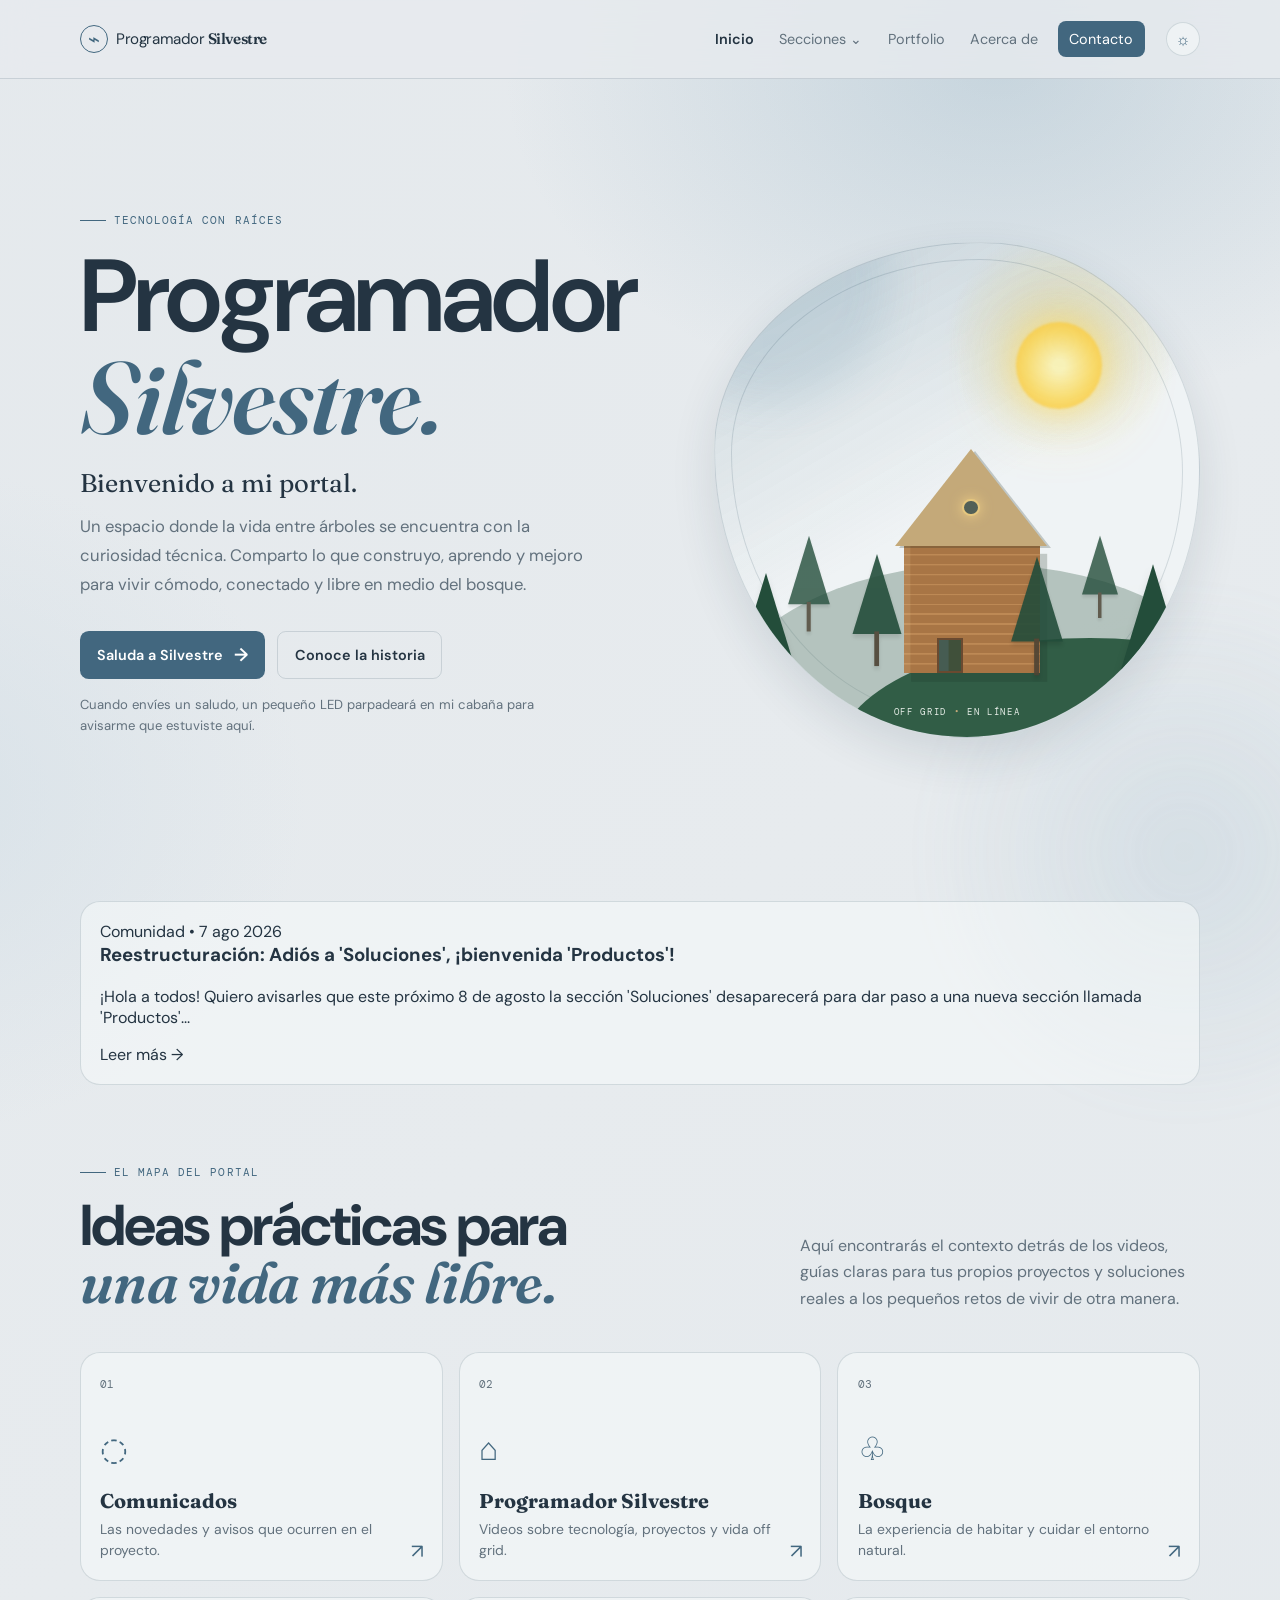
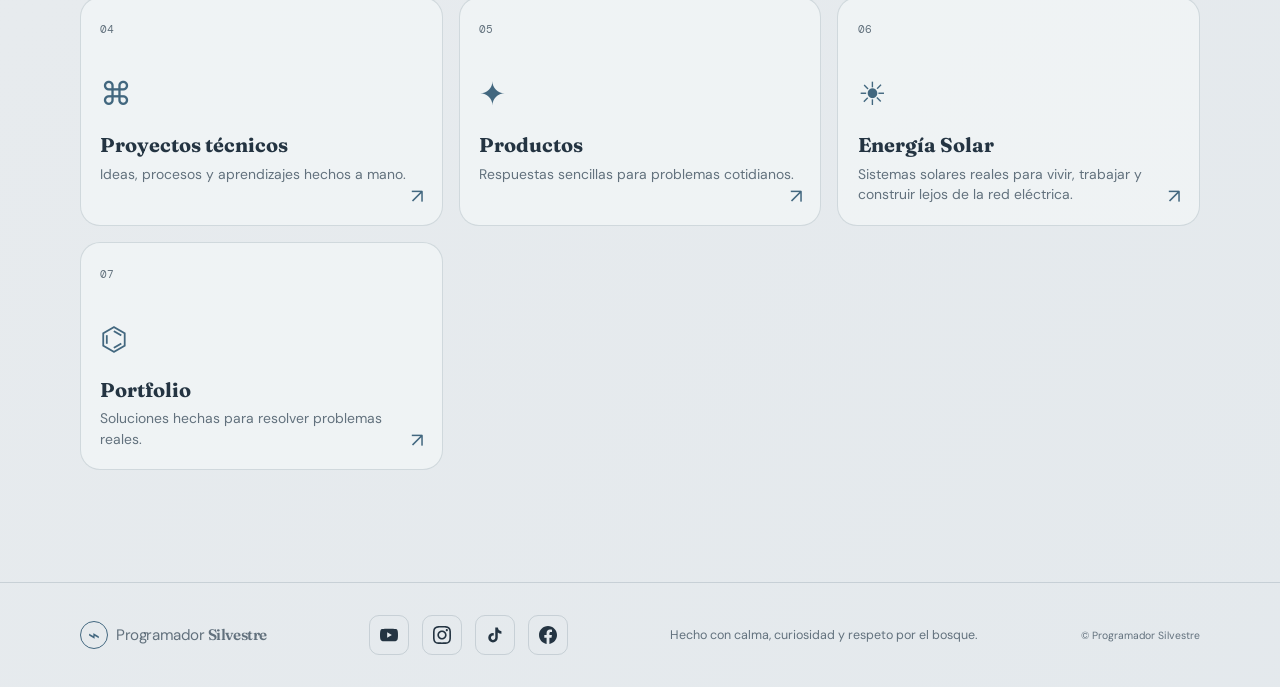
==== commit fbde1ea7: "arreglo index de menu" ====
--- a/index.html
+++ b/index.html
@@ -129,31 +129,31 @@
                 </div>
                 <div class="topic-grid">
                     <a class="topic-card" href="#comunicados" data-view="comunicados"><span
-                            class="topic-number">05</span><span class="topic-icon">◌</span>
+                            class="topic-number">01</span><span class="topic-icon">◌</span>
                         <h3>Comunicados</h3>
                         <p>Las novedades y avisos que ocurren en el proyecto.</p><span class="card-arrow">↗</span>
                     </a>
                     <a class="topic-card" href="#programador" data-view="programador"><span
-                            class="topic-number">01</span><span class="topic-icon">⌂</span>
+                            class="topic-number">02</span><span class="topic-icon">⌂</span>
                         <h3>Programador Silvestre</h3>
                         <p>Videos sobre tecnología, proyectos y vida off grid.</p><span class="card-arrow">↗</span>
                     </a>
-                    <a class="topic-card" href="#bosque" data-view="bosque"><span class="topic-number">02</span><span
+                    <a class="topic-card" href="#bosque" data-view="bosque"><span class="topic-number">03</span><span
                             class="topic-icon">♧</span>
                         <h3>Bosque</h3>
                         <p>La experiencia de habitar y cuidar el entorno natural.</p><span class="card-arrow">↗</span>
                     </a>
                     <a class="topic-card" href="#proyectos" data-view="proyectos"><span
-                            class="topic-number">03</span><span class="topic-icon">⌘</span>
+                            class="topic-number">04</span><span class="topic-icon">⌘</span>
                         <h3>Proyectos técnicos</h3>
                         <p>Ideas, procesos y aprendizajes hechos a mano.</p><span class="card-arrow">↗</span>
                     </a>
                     <a class="topic-card" href="#productos" data-view="productos"><span
-                            class="topic-number">04</span><span class="topic-icon">✦</span>
+                            class="topic-number">05</span><span class="topic-icon">✦</span>
                         <h3>Productos</h3>
                         <p>Respuestas sencillas para problemas cotidianos.</p><span class="card-arrow">↗</span>
                     </a>
-                    <a class="topic-card" href="#energia" data-view="energia"><span class="topic-number">05</span><span
+                    <a class="topic-card" href="#energia" data-view="energia"><span class="topic-number">06</span><span
                             class="topic-icon">☀</span>
 
                         <h3>Energía Solar</h3>
@@ -164,7 +164,7 @@
                     </a>
 
                     <a class="topic-card" href="#desarrollo" data-view="desarrollo"><span
-                            class="topic-number">06</span><span class="topic-icon">⌬</span>
+                            class="topic-number">07</span><span class="topic-icon">⌬</span>
                         <h3>Portfolio</h3>
                         <p>Soluciones hechas para resolver problemas reales.</p><span class="card-arrow">↗</span>
                     </a>
@@ -478,8 +478,9 @@
                 </div>
                 <div class="contact-card">
                     <p class="contact-card__label">CORREO ELECTRÓNICO</p>
-                    <a class="contact-card__email"
-                        href="mailto:programador.silvestre@gmail.com?subject=Consulta%20desde%20el%20portal">programador.silvestre@gmail.com</a>
+                    <p class="contact-card__email" style="user-select: text; cursor: text;">
+                        programador.silvestre@gmail.com
+                    </p>
                     <p>Cuéntame brevemente qué necesitas, cómo lo resuelves hoy y qué te gustaría lograr. Te responderé
                         para platicar los siguientes pasos.</p>
                     <a class="button button--primary"
@@ -661,182 +662,134 @@
 
             <!-- EQUIPOS DE REFERENCIA -->
 
-            <section class="container portfolio-section" style="
+            <section class="container portfolio-section" id="equipos-referencia" style="
         margin-bottom: 90px;
         padding: 55px 0;
-        border-top: 1px solid rgba(128,128,128,.18);
-        border-bottom: 1px solid rgba(128,128,128,.18);
+        border-top: 1px solid rgba(128, 128, 128, 0.18);
+        border-bottom: 1px solid rgba(128, 128, 128, 0.18);
     ">
 
                 <div class="portfolio-header" style="
             display: grid;
-            grid-template-columns: minmax(280px, .8fr) minmax(400px, 1.2fr);
+            grid-template-columns: minmax(280px, 0.8fr) minmax(400px, 1.2fr);
             gap: 60px;
             align-items: center;
         ">
 
-
                     <!-- TEXTO -->
 
                     <div>
-
                         <p class="eyebrow">
                             <span></span> El equipo que uso en el bosque
                         </p>
 
-                        <h2 style="
-        font-size: 2.2rem;
-        line-height: 1.25;
-        margin-bottom: 22px;
-    ">
-                            Lo conozco porque<br />
+                        <h2 style="font-size: 2.2rem; line-height: 1.25; margin-bottom: 22px;">
+                            Lo conozco porque<br>
                             <em>lo uso todos los días.</em>
                         </h2>
 
-                        <p style="
-        line-height: 1.7;
-        font-size: 1rem;
-        margin-bottom: 25px;
-        max-width: 520px;
-    ">
+                        <p style="line-height: 1.7; font-size: 1rem; margin-bottom: 25px; max-width: 520px;">
                             Cuando vives completamente fuera de la red eléctrica, terminas conociendo muy bien tu
                             sistema solar. En mi caso, utilizo equipos <strong>Felicity Solar</strong> para almacenar y
                             administrar la energía que necesito en la cabaña.
                         </p>
 
-                        <p style="
-        line-height: 1.7;
-        font-size: .95rem;
-        opacity: .75;
-        max-width: 520px;
-        margin: 0;
-    ">
+                        <p style="line-height: 1.7; font-size: 0.95rem; opacity: 0.75; max-width: 520px; margin: 0;">
                             No significa que sea la única opción que existe, pero es el equipo con el que tengo
                             experiencia directa y que me ha funcionado viviendo off grid. Por eso, cuando alguien me
                             pregunta qué instalaría para comenzar un sistema parecido, naturalmente parto
                             de configuraciones que ya conozco y uso.
                         </p>
-
                     </div>
 
 
                     <!-- PRODUCTOS -->
 
-                    <div style="
-            display: grid;
-            grid-template-columns: 1fr 1fr;
-            gap: 20px;
-            align-items: stretch;
-        ">
-
+                    <div data-solar-products style="
+                display: grid;
+                grid-template-columns: repeat(2, minmax(0, 1fr));
+                gap: 20px;
+            ">
 
                         <!-- BATERÍA -->
 
-                        <div style="
-                min-width: 0;
-                padding: 30px 22px 22px;
-                border: 1px solid rgba(128,128,128,.18);
-                border-radius: 16px;
-                text-align: center;
-                overflow: hidden;
-            ">
-
-                            <div style="
-                    height: 270px;
-                    display: flex;
-                    align-items: center;
-                    justify-content: center;
-                    margin-bottom: 22px;
+                        <div data-solar-product style="
+                    min-width: 0;
+                    padding: 30px 22px 22px;
+                    border: 1px solid rgba(128, 128, 128, 0.18);
+                    border-radius: 16px;
+                    text-align: center;
+                    overflow: hidden;
                 ">
 
+                            <div data-solar-image style="
+                        height: 270px;
+                        display: flex;
+                        align-items: center;
+                        justify-content: center;
+                        margin-bottom: 22px;
+                    ">
                                 <img src="https://www.felicitysolar.com/wp-content/uploads/2025/05/FLA48100_1-1.webp"
-                                    alt="Batería Felicity Solar FLA48100" loading="lazy" style="
+                                    alt="Batería Felicity Solar FLA48200" loading="lazy" style="
                             display: block;
-                            max-width: 100%;
-                            max-height: 100%;
-                            width: auto;
-                            height: auto;
+                            width: 100%;
+                            height: 100%;
                             object-fit: contain;
-                        " />
-
+                        ">
                             </div>
 
-                            <p class="eyebrow" style="
-                        justify-content: center;
-                        margin-bottom: 8px;
-                    ">
+                            <p class="eyebrow" style="justify-content: center; margin-bottom: 8px;">
                                 BATERÍA
                             </p>
 
-                            <h3 style="
-                    margin: 0 0 6px;
-                    font-size: 1.25rem;
+                            <h3 style="margin: 0 0 6px; font-size: 1.25rem;">
+                                FLA48200
+                            </h3>
+
+                            <p style="margin: 0; font-size: 0.85rem; opacity: 0.65;">
+                                10 kWh
+                            </p>
+
+                        </div>
+
+
+                        <!-- INVERSOR -->
+
+                        <div data-solar-product style="
+                    min-width: 0;
+                    padding: 30px 22px 22px;
+                    border: 1px solid rgba(128, 128, 128, 0.18);
+                    border-radius: 16px;
+                    text-align: center;
+                    overflow: hidden;
                 ">
-                                FLA48100
-                            </h3>
-
-                            <p style="
-                    margin: 0;
-                    font-size: .85rem;
-                    opacity: .65;
-                ">
-                                10kwh
-                            </p>
-
-                        </div>
-
-
-                        <!-- INVERSOR -->
-
-                        <div style="
-                min-width: 0;
-                padding: 30px 22px 22px;
-                border: 1px solid rgba(128,128,128,.18);
-                border-radius: 16px;
-                text-align: center;
-                overflow: hidden;
-            ">
-
-                            <div style="
-                    height: 270px;
-                    display: flex;
-                    align-items: center;
-                    justify-content: center;
-                    margin-bottom: 22px;
-                ">
-
+
+                            <div data-solar-image style="
+                        height: 270px;
+                        display: flex;
+                        align-items: center;
+                        justify-content: center;
+                        margin-bottom: 22px;
+                    ">
                                 <img src="https://www.felicitysolar.com/wp-content/uploads/2025/08/IVEM5048-LV-1.png"
                                     alt="Inversor Felicity Solar IVEM5048-LV" loading="lazy" style="
                             display: block;
-                            max-width: 100%;
-                            max-height: 100%;
-                            width: auto;
-                            height: auto;
+                            width: 100%;
+                            height: 100%;
                             object-fit: contain;
-                        " />
-
+                        ">
                             </div>
 
-                            <p class="eyebrow" style="
-                        justify-content: center;
-                        margin-bottom: 8px;
-                    ">
+                            <p class="eyebrow" style="justify-content: center; margin-bottom: 8px;">
                                 INVERSOR
                             </p>
 
-                            <h3 style="
-                    margin: 0 0 6px;
-                    font-size: 1.25rem;
-                ">
+                            <h3 style="margin: 0 0 6px; font-size: 1.25rem;">
                                 IVEM5048-LV
                             </h3>
 
-                            <p style="
-                    margin: 0;
-                    font-size: .85rem;
-                    opacity: .65;
-                ">
-                                5kW
+                            <p style="margin: 0; font-size: 0.85rem; opacity: 0.65;">
+                                5 kW
                             </p>
 
                         </div>
@@ -846,18 +799,78 @@
                 </div>
 
 
-                <!-- RESPONSIVE SOLAMENTE PARA ESTE BLOQUE -->
-
                 <style>
+                    /* TABLET */
+
                     @media (max-width: 850px) {
-                        #energia .portfolio-section .portfolio-header {
-                            grid-template-columns: 1fr;
+                        #equipos-referencia .portfolio-header {
+                            grid-template-columns: 1fr !important;
+                            gap: 45px !important;
+                        }
+
+                        #equipos-referencia [data-solar-products] {
+                            max-width: 650px;
+                            width: 100%;
+                            margin: 0 auto;
                         }
                     }
 
+                    /* CELULAR */
+
                     @media (max-width: 520px) {
-                        #energia .portfolio-section .portfolio-header>div:last-child {
-                            grid-template-columns: 1fr !important;
+                        #equipos-referencia {
+                            padding: 40px 0 !important;
+                            margin-bottom: 60px !important;
+                        }
+
+                        #equipos-referencia .portfolio-header {
+                            gap: 32px !important;
+                        }
+
+                        #equipos-referencia .portfolio-header h2 {
+                            font-size: 1.8rem !important;
+                        }
+
+                        #equipos-referencia [data-solar-products] {
+                            grid-template-columns: repeat(2, minmax(0, 1fr)) !important;
+                            gap: 10px !important;
+                        }
+
+                        #equipos-referencia [data-solar-product] {
+                            padding: 16px 10px 15px !important;
+                            border-radius: 12px !important;
+                        }
+
+                        #equipos-referencia [data-solar-image] {
+                            height: 150px !important;
+                            margin-bottom: 14px !important;
+                        }
+
+                        #equipos-referencia [data-solar-product] .eyebrow {
+                            font-size: 0.65rem !important;
+                            margin-bottom: 6px !important;
+                        }
+
+                        #equipos-referencia [data-solar-product] h3 {
+                            font-size: 0.95rem !important;
+                            overflow-wrap: anywhere;
+                        }
+
+                        #equipos-referencia [data-solar-product]>p:last-child {
+                            font-size: 0.75rem !important;
+                        }
+                    }
+
+                    /* CELULARES MUY PEQUEÑOS */
+
+                    @media (max-width: 360px) {
+                        #equipos-referencia [data-solar-image] {
+                            height: 125px !important;
+                        }
+
+                        #equipos-referencia [data-solar-product] {
+                            padding-left: 7px !important;
+                            padding-right: 7px !important;
                         }
                     }
                 </style>
@@ -1096,7 +1109,71 @@
                 </div>
 
             </section>
-
+            <!-- PAQUETE SOLAR PERSONALIZADO -->
+
+            <section class="container portfolio-section" style="
+        margin-bottom: 80px;
+        padding: 45px 40px;
+        border: 1px solid rgba(128, 128, 128, 0.20);
+        border-radius: 16px;
+    ">
+
+                <div class="portfolio-header" style="
+            display: grid;
+            grid-template-columns: minmax(280px, 1fr) minmax(280px, 0.8fr);
+            gap: 50px;
+            align-items: center;
+        ">
+
+                    <div>
+
+                        <p class="eyebrow">
+                            <span></span> ¿Necesitas algo diferente?
+                        </p>
+
+                        <h2 style="
+                font-size: 2rem;
+                line-height: 1.3;
+                margin-bottom: 0;
+            ">
+                            ¿Quieres que te arme un<br>
+                            <em>paquete solar a tu medida?</em>
+                        </h2>
+
+                    </div>
+
+
+                    <div>
+
+                        <p style="
+                line-height: 1.7;
+                font-size: 1rem;
+                margin: 0 0 24px 0;
+            ">
+                            Cada lugar y cada persona consumen energía de manera diferente. Cuéntame qué quieres
+                            alimentar, cuánto tiempo utilizas tus equipos y cómo es el lugar donde instalarás el
+                            sistema, y podemos partir de ahí para encontrar una configuración adecuada para ti.
+                        </p>
+
+                        <a class="button button--primary" href="#contacto" data-view="contacto">
+                            Contáctame
+                            <span>→</span>
+                        </a>
+
+                    </div>
+
+                </div>
+
+
+                <style>
+                    @media (max-width: 700px) {
+                        #energia .portfolio-section .portfolio-header {
+                            grid-template-columns: 1fr;
+                        }
+                    }
+                </style>
+
+            </section>
 
             <section class="container development-cta"
                 style="display: grid; grid-template-columns: repeat(auto-fit, minmax(300px, 1fr)); gap: 40px; align-items: center; padding: 40px; border-radius: 16px; background: rgba(255, 255, 255, 0.02); border: 1px solid rgba(255, 255, 255, 0.08);">
